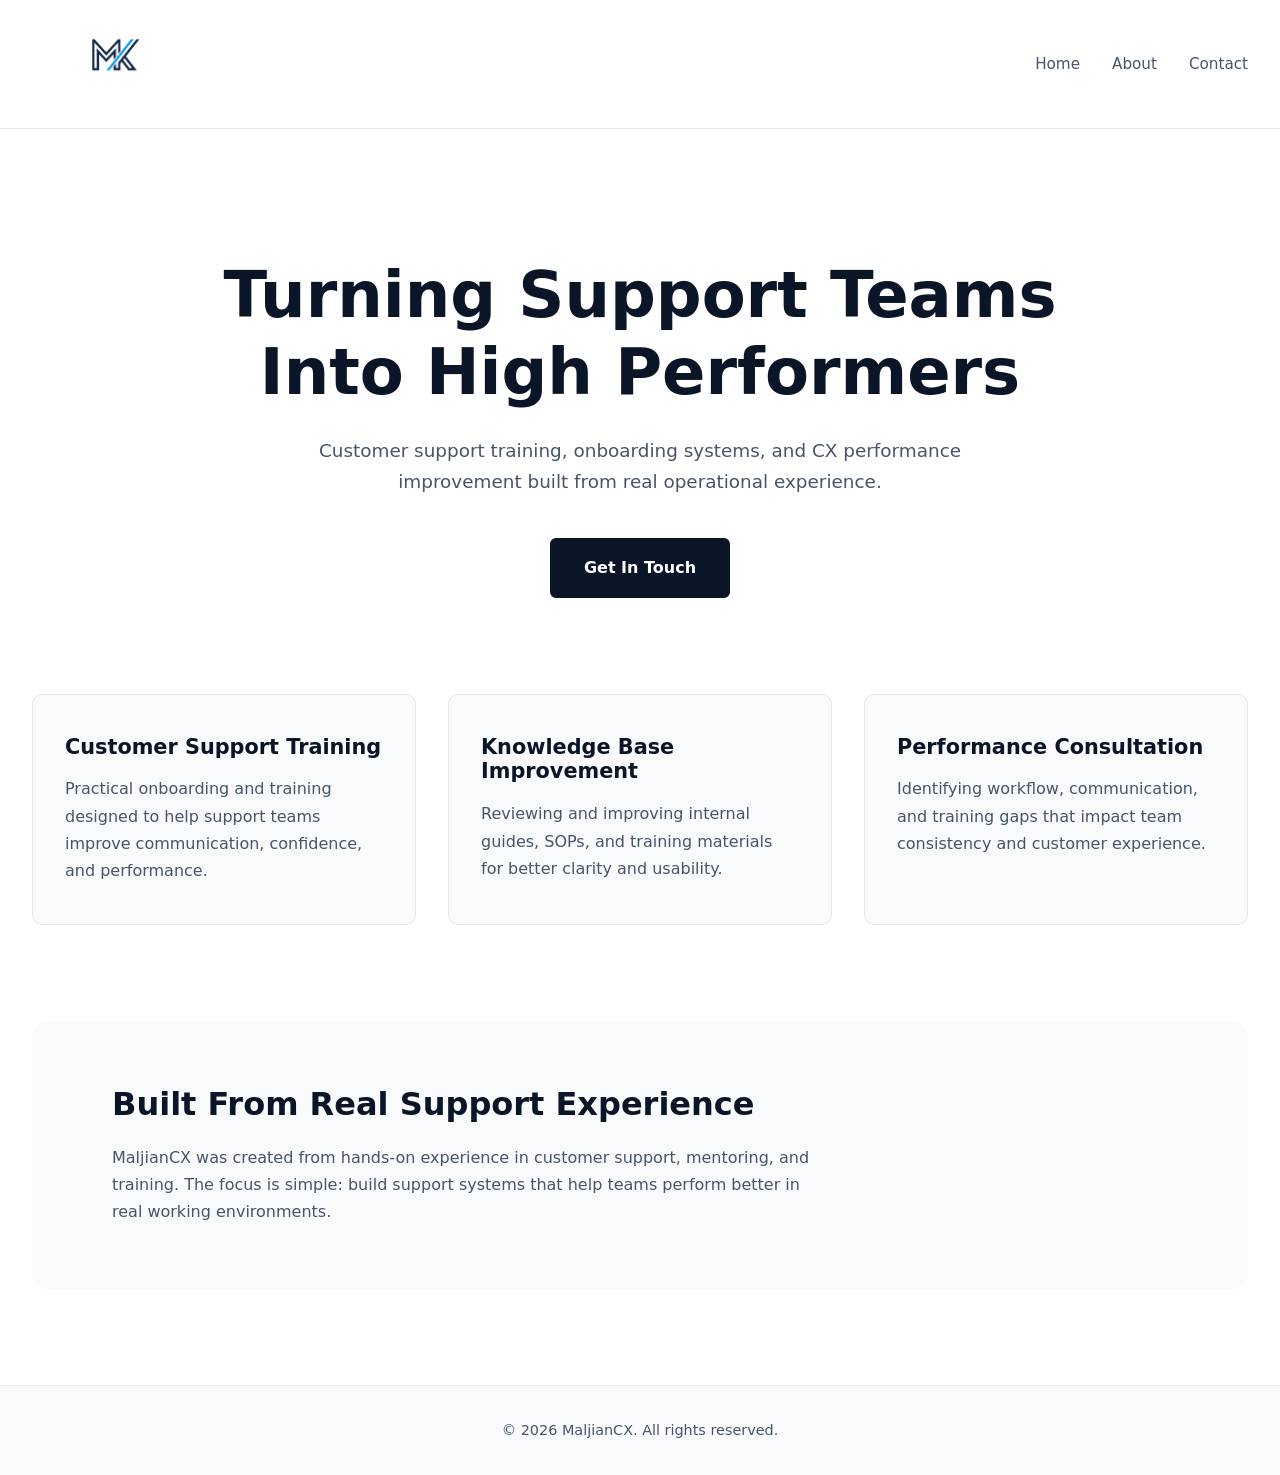
==== index.html @ f3608c0c "Initial site launch this is the first upload to the website no js used yet more coming in later vers" ====
<!DOCTYPE html>
<html lang="en">
<head>
    <meta charset="UTF-8">
    <meta name="viewport" content="width=device-width, initial-scale=1.0">
    <meta name="description" content="Customer support training, onboarding systems, and CX performance improvement built from real operational experience.">
    <link rel="icon" type="image/png" href="assets/logo.png">
    <title>MaljianCX</title>
    <link rel="stylesheet" href="css/style.css">
</head>
<body>
    <header>
        <div class="container">
            <nav>
                <a href="/" class="logo">
                    <img src="assets/logo.png" alt="MaljianCX">
                </a>
                <ul>
                    <li><a href="/">Home</a></li>
                    <li><a href="about.html">About</a></li>
                    <li><a href="contact.html">Contact</a></li>
                </ul>
            </nav>
        </div>
    </header>

    <main>
        <div class="container">

            <section class="hero">
                <h1>Turning Support Teams Into High Performers</h1>

                <p>
                    Customer support training, onboarding systems, and CX performance 
                    improvement built from real operational experience.
                </p>

                <a href="contact.html" class="btn">Get In Touch</a>
            </section>

            <section class="features">

                <div class="feature-card">
                    <h3>Customer Support Training</h3>

                    <p>
                        Practical onboarding and training designed to help support 
                        teams improve communication, confidence, and performance.
                    </p>
                </div>

                <div class="feature-card">
                    <h3>Knowledge Base Improvement</h3>

                    <p>
                        Reviewing and improving internal guides, SOPs, and training 
                        materials for better clarity and usability.
                    </p>
                </div>

                <div class="feature-card">
                    <h3>Performance Consultation</h3>

                    <p>
                        Identifying workflow, communication, and training gaps that 
                        impact team consistency and customer experience.
                    </p>
                </div>

            </section>

            <!-- Optional About Preview Section -->
            <section class="about-preview">
                <div class="container">
                <h2>Built From Real Support Experience</h2>

                <p>
                    MaljianCX was created from hands-on experience in customer support, 
                    mentoring, and training. The focus is simple: build support systems 
                    that help teams perform better in real working environments.
                </p>
                </div>
            </section>
        </div>
    </main>

    <footer>
        <div class="container">
            <p>&copy; 2026 MaljianCX. All rights reserved.</p>
        </div>
    </footer>
</body>
</html>
---- css/style.css ----
* {
    margin: 0;
    padding: 0;
    box-sizing: border-box;
}


/* =========================================================
   COLOR SYSTEM
========================================================= */

:root {

    /* Core */
    --white: #ffffff;
    --off-white: #f8fafc;

    /* Brand */
    --navy-deep: #0a1628;
    --navy-light: #112240;

    /* Text */
    --text-primary: #0a1628;
    --text-muted: #475569;

    /* Borders */
    --border: #e2e8f0;

    /* Shadows */
    --shadow-soft: 0 8px 24px rgba(10, 22, 40, 0.08);

    /* Radius */
    --radius-sm: 6px;
    --radius-md: 10px;
    --radius-lg: 16px;

    /* Layout */
    --container-width: 1400px;
}


/* =========================================================
   BASE
========================================================= */

html {
    font-size: 16px;
    scroll-behavior: smooth;
}

body {
    font-family: 'Segoe UI', system-ui, -apple-system, sans-serif;
    background-color: var(--white);
    color: var(--text-primary);
    line-height: 1.7;

    min-height: 100vh;
    display: flex;
    flex-direction: column;
}

img {
    max-width: 100%;
    display: block;
}

a {
    text-decoration: none;
}

.container {
    width: 100%;
    max-width: var(--container-width);
    margin: 0 auto;
    padding: 0 2rem;
}


/* =========================================================
   TYPOGRAPHY
========================================================= */

h1,
h2,
h3 {
    color: var(--navy-deep);
    font-weight: 700;
    line-height: 1.2;
}

p {
    color: var(--text-muted);
}


/* =========================================================
   HEADER / NAVIGATION
========================================================= */

header {
    position: sticky;
    top: 0;
    z-index: 100;

    background-color: rgba(255, 255, 255, 0.95);
    backdrop-filter: blur(10px);

    border-bottom: 1px solid var(--border);
}

nav {
    display: flex;
    justify-content: space-between;
    align-items: center;

    padding: 1.2rem 0;
}

.logo img {
    height: 90px;
    width: auto;
    mix-blend-mode: multiply;
}

nav ul {
    display: flex;
    align-items: center;
    gap: 2rem;

    list-style: none;
}

nav ul li a {
    color: var(--text-muted);
    font-size: 0.95rem;
    transition: color 0.2s ease;
}

nav ul li a:hover {
    color: var(--navy-deep);
}


/* =========================================================
   HERO SECTION
========================================================= */

.hero {
    padding: 8rem 0 6rem;
    text-align: center;
}

.hero h1 {
    font-size: clamp(2.2rem, 5vw, 4rem);
    max-width: 900px;
    margin: 0 auto 1.5rem;
}

.hero p {
    max-width: 700px;
    margin: 0 auto 2.5rem;

    font-size: 1.15rem;
}


/* =========================================================
   BUTTONS
========================================================= */

.btn {
    display: inline-block;

    background-color: var(--navy-deep);
    color: var(--white);

    border: 2px solid var(--navy-deep);
    border-radius: var(--radius-sm);

    padding: 0.9rem 2rem;

    font-size: 1rem;
    font-weight: 600;

    transition:
        background-color 0.25s ease,
        border-color 0.25s ease,
        transform 0.2s ease;
}

.btn:hover {
    background-color: var(--navy-light);
    border-color: var(--navy-light);

    transform: translateY(-2px);
}

.btn-large {
    padding: 1rem 2.5rem;
    font-size: 1.05rem;
}


/* =========================================================
   FEATURES
========================================================= */

.features {
    display: grid;
    grid-template-columns: repeat(auto-fit, minmax(300px, 1fr));

    gap: 2rem;

    margin-bottom: 6rem;
}

.feature-card {
    background-color: var(--off-white);

    padding: 2.5rem 2rem;

    border: 1px solid var(--border);
    border-radius: var(--radius-md);

    transition:
        transform 0.2s ease,
        border-color 0.2s ease,
        box-shadow 0.2s ease;
}

.feature-card:hover {
    transform: translateY(-5px);

    border-color: var(--navy-deep);

    box-shadow: var(--shadow-soft);
}

.feature-card h3 {
    margin-bottom: 1rem;
    font-size: 1.3rem;
}

.feature-card p {
    line-height: 1.7;
}


/* =========================================================
   ABOUT PREVIEW
========================================================= */

.about-preview {
    margin-bottom: 6rem;

    padding: 4rem 3rem;

    background-color: var(--off-white);

    border-radius: var(--radius-lg);
}

.about-preview h2 {
    margin-bottom: 1.25rem;
    font-size: 2rem;
}

.about-preview p {
    max-width: 700px;
}


/* =========================================================
   PAGE HEADER
========================================================= */

.page-header {
    padding: 5rem 0 2rem;
}

.page-header h1 {
    font-size: clamp(2rem, 4vw, 3rem);
}


/* =========================================================
   CONTENT SECTIONS
========================================================= */

.content {
    max-width: 850px;
    margin: 0 auto;

    padding-bottom: 5rem;
}

.content h2 {
    margin-top: 3rem;
    margin-bottom: 1rem;

    font-size: 1.8rem;
}

.content h2:first-child {
    margin-top: 0;
}

.content p {
    margin-bottom: 1.5rem;
    font-size: 1.05rem;
}


/* =========================================================
   CONTACT PAGE
========================================================= */

.contact-content {
    text-align: center;
    padding-top: 2rem;
}

.contact-content .btn {
    margin: 2rem 0;
}

.response-note {
    font-size: 0.95rem;
    color: var(--text-muted);
}


/* =========================================================
   ABOUT PAGE
========================================================= */

.about-cta {
    margin-top: 3rem;
}


/* =========================================================
   FOOTER
========================================================= */

footer {
    margin-top: auto;

    background-color: var(--off-white);

    border-top: 1px solid var(--border);

    text-align: center;

    padding: 2rem;

    font-size: 0.9rem;
    color: var(--text-muted);
}


/* =========================================================
   TABLET
========================================================= */

@media (max-width: 768px) {

    html {
        font-size: 15px;
    }

    .container {
        padding: 0 1.5rem;
    }

    nav {
        padding: 1rem 0;
    }

    nav ul {
        gap: 1.25rem;
    }

    .hero {
        padding: 5rem 0 4rem;
    }

    .features {
        grid-template-columns: repeat(auto-fit, minmax(240px, 1fr));
        gap: 1.5rem;
    }

    .feature-card {
        padding: 2rem 1.5rem;
    }

    .about-preview {
        padding: 3rem 2rem;
    }

    .page-header {
        padding: 4rem 0 2rem;
    }
}


/* =========================================================
   MOBILE
========================================================= */

@media (max-width: 480px) {

    html {
        font-size: 14px;
    }

    .container {
        padding: 0 1.25rem;
    }

    nav {
        flex-direction: column;
        gap: 1rem;
    }

    nav ul {
        flex-wrap: wrap;
        justify-content: center;

        gap: 1rem;
    }

    .logo img {
        height: 75px;
    }

    .hero {
        padding: 4rem 0 3rem;
    }

    .hero p {
        font-size: 1rem;
    }

    .btn {
        width: 100%;
        text-align: center;
    }

    .features {
        grid-template-columns: 1fr;

        gap: 1rem;

        margin-bottom: 4rem;
    }

    .feature-card {
        padding: 1.75rem 1.5rem;
    }

    .about-preview {
        padding: 2rem 1.5rem;
    }

    .content h2 {
        font-size: 1.5rem;
    }

    footer {
        padding: 1.5rem;
    }
}


/* =========================================================
   LARGE SCREENS
========================================================= */

@media (min-width: 1800px) {

    html {
        font-size: 18px;
    }

    .features {
        grid-template-columns: repeat(3, 1fr);
    }
}
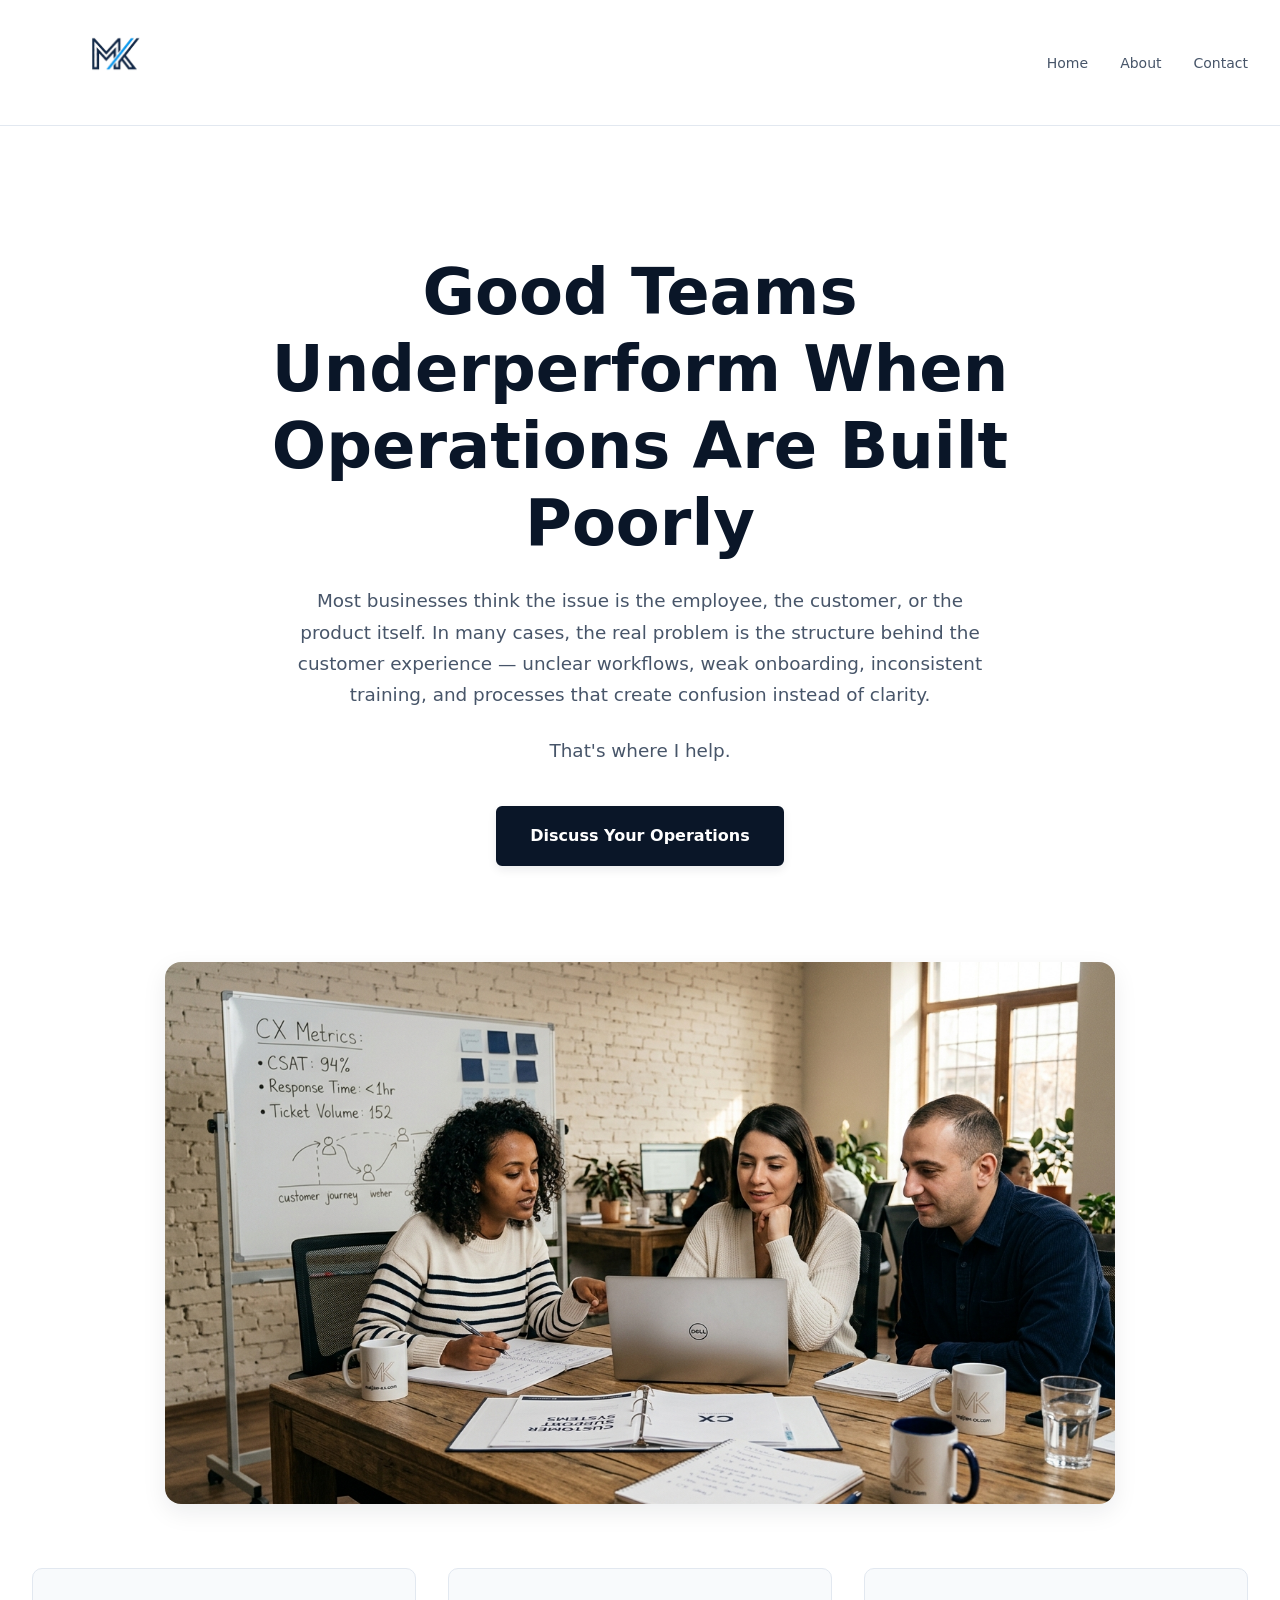
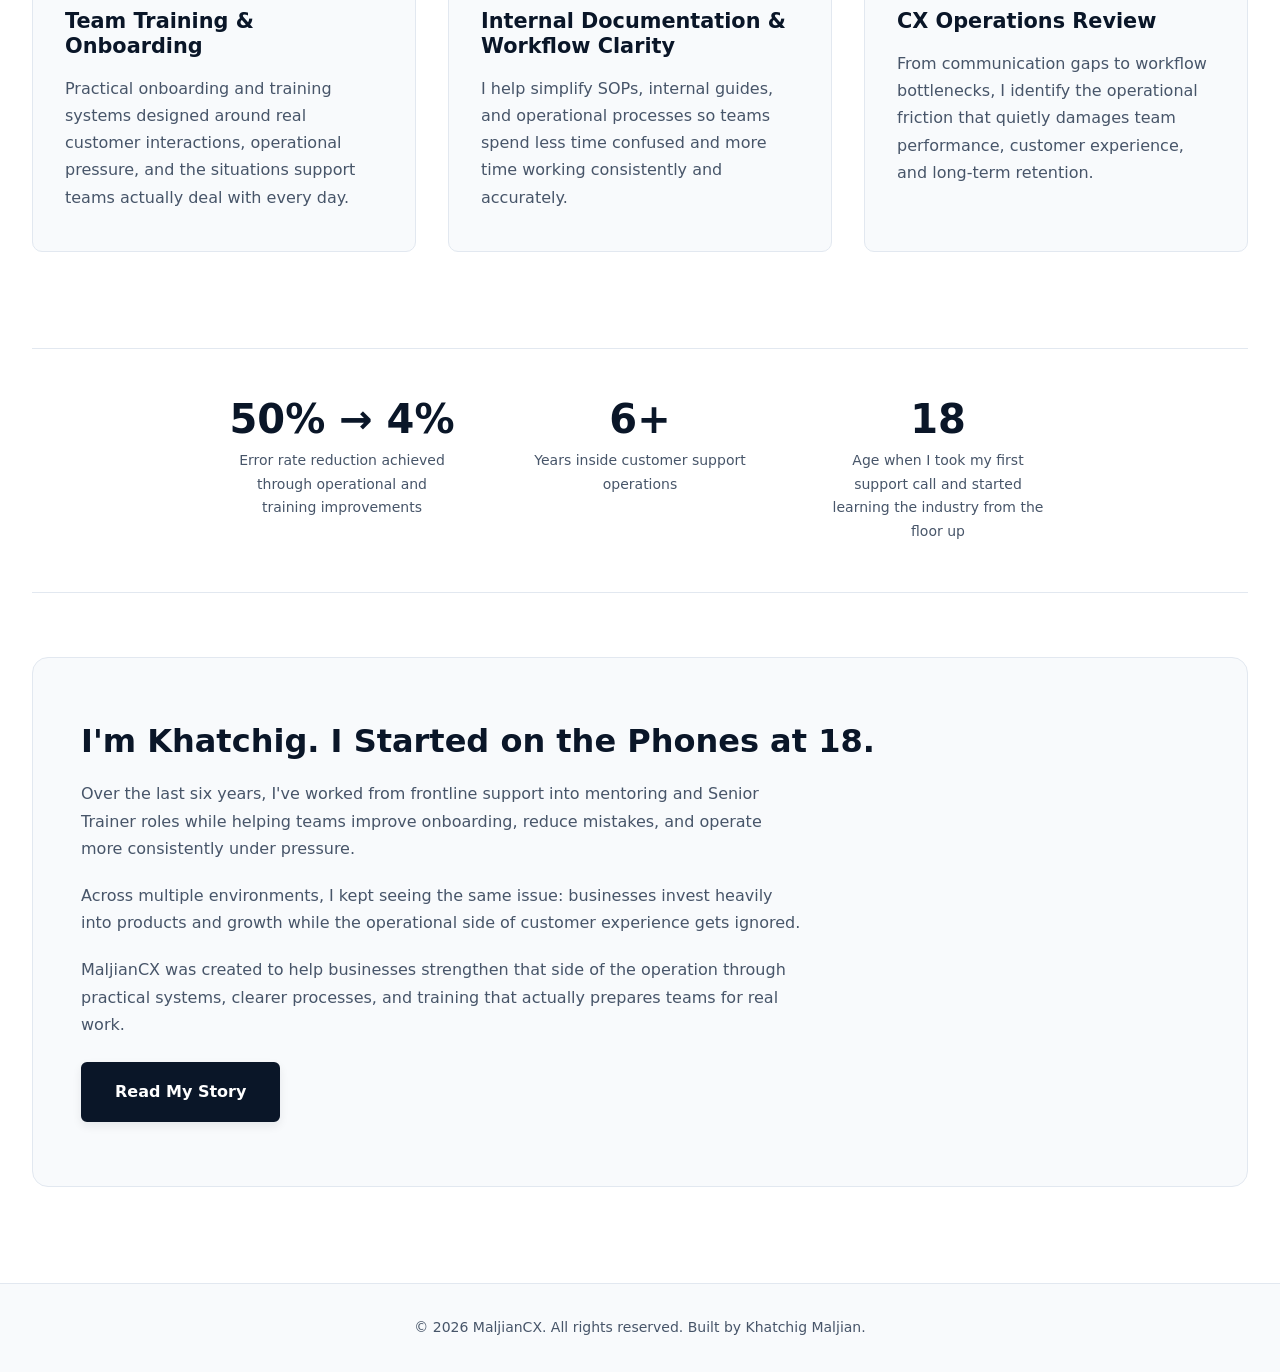
==== commit bff04d7f: "a full redeign to the page texts and styles have been changed to sound more porffectional" ====
--- a/index.html
+++ b/index.html
@@ -3,91 +3,205 @@
 <head>
     <meta charset="UTF-8">
     <meta name="viewport" content="width=device-width, initial-scale=1.0">
-    <meta name="description" content="Customer support training, onboarding systems, and CX performance improvement built from real operational experience.">
+
+    <meta name="description" content="MaljianCX helps businesses improve customer experience operations, onboarding, workflows, and support performance through practical systems built from real frontline experience.">
+
+    <meta property="og:title" content="MaljianCX — CX Operations & Training">
+    <meta property="og:description" content="Built from real support floor experience — helping businesses improve onboarding, training systems, workflows, and customer experience operations.">
+    <meta property="og:type" content="website">
+
     <link rel="icon" type="image/png" href="assets/logo.png">
-    <title>MaljianCX</title>
+
+    <title>MaljianCX — Turning Support Teams Into High Performers</title>
+
     <link rel="stylesheet" href="css/style.css">
 </head>
 <body>
-    <header>
+
+    <header class="site-header">
+
         <div class="container">
-            <nav>
-                <a href="/" class="logo">
-                    <img src="assets/logo.png" alt="MaljianCX">
+
+            <nav class="site-nav">
+
+                <a href="/" class="site-logo">
+                    <img src="assets/logo.png" alt="MaljianCX" loading="lazy">
                 </a>
-                <ul>
+
+                <ul class="nav-links">
                     <li><a href="/">Home</a></li>
                     <li><a href="about.html">About</a></li>
                     <li><a href="contact.html">Contact</a></li>
                 </ul>
+
             </nav>
+
         </div>
+
     </header>
 
     <main>
+
         <div class="container">
 
+            <!-- HERO -->
+
             <section class="hero">
-                <h1>Turning Support Teams Into High Performers</h1>
-
-                <p>
-                    Customer support training, onboarding systems, and CX performance 
-                    improvement built from real operational experience.
-                </p>
-
-                <a href="contact.html" class="btn">Get In Touch</a>
-            </section>
-
-            <section class="features">
-
-                <div class="feature-card">
-                    <h3>Customer Support Training</h3>
-
-                    <p>
-                        Practical onboarding and training designed to help support 
-                        teams improve communication, confidence, and performance.
-                    </p>
-                </div>
-
-                <div class="feature-card">
-                    <h3>Knowledge Base Improvement</h3>
-
-                    <p>
-                        Reviewing and improving internal guides, SOPs, and training 
-                        materials for better clarity and usability.
-                    </p>
-                </div>
-
-                <div class="feature-card">
-                    <h3>Performance Consultation</h3>
-
-                    <p>
-                        Identifying workflow, communication, and training gaps that 
-                        impact team consistency and customer experience.
-                    </p>
-                </div>
-
-            </section>
-
-            <!-- Optional About Preview Section -->
-            <section class="about-preview">
-                <div class="container">
-                <h2>Built From Real Support Experience</h2>
-
-                <p>
-                    MaljianCX was created from hands-on experience in customer support, 
-                    mentoring, and training. The focus is simple: build support systems 
-                    that help teams perform better in real working environments.
-                </p>
-                </div>
-            </section>
+
+                <h1 class="hero__title">
+                    Good Teams Underperform When Operations Are Built Poorly
+                </h1>
+
+                <p class="hero__subtitle">
+                    Most businesses think the issue is the employee, the customer,
+                    or the product itself. In many cases, the real problem is the
+                    structure behind the customer experience — unclear workflows,
+                    weak onboarding, inconsistent training, and processes that
+                    create confusion instead of clarity.
+                </p>
+
+                <p class="hero__subtitle">
+                    That's where I help.
+                </p>
+
+                <a href="contact.html" class="btn">
+                    Discuss Your Operations
+                </a>
+
+            </section>
+
+            <!-- HERO IMAGE -->
+
+            <section class="hero__image-wrapper">
+
+                <img
+                    src="assets/hero-image.png"
+                    alt="Support team collaborating around a desk with training materials and performance metrics"
+                    class="hero__image"
+                    loading="lazy"
+                >
+
+            </section>
+
+            <!-- SERVICES -->
+
+            <section class="card-grid">
+
+                <div class="card">
+
+                    <h3 class="card__title">
+                        Team Training & Onboarding
+                    </h3>
+
+                    <p class="card__text">
+                        Practical onboarding and training systems designed around
+                        real customer interactions, operational pressure, and the
+                        situations support teams actually deal with every day.
+                    </p>
+
+                </div>
+
+                <div class="card">
+
+                    <h3 class="card__title">
+                        Internal Documentation & Workflow Clarity
+                    </h3>
+
+                    <p class="card__text">
+                        I help simplify SOPs, internal guides, and operational
+                        processes so teams spend less time confused and more time
+                        working consistently and accurately.
+                    </p>
+
+                </div>
+
+                <div class="card">
+
+                    <h3 class="card__title">
+                        CX Operations Review
+                    </h3>
+
+                    <p class="card__text">
+                        From communication gaps to workflow bottlenecks, I identify
+                        the operational friction that quietly damages team
+                        performance, customer experience, and long-term retention.
+                    </p>
+
+                </div>
+
+            </section>
+
+            <!-- METRICS -->
+
+            <section class="metric-row">
+
+                <div class="metric">
+                    <span class="metric__number">50% → 4%</span>
+                    <p class="metric__label">
+                        Error rate reduction achieved through operational and training improvements
+                    </p>
+                </div>
+
+                <div class="metric">
+                    <span class="metric__number">6+</span>
+                    <p class="metric__label">
+                        Years inside customer support operations
+                    </p>
+                </div>
+
+                <div class="metric">
+                    <span class="metric__number">18</span>
+                    <p class="metric__label">
+                        Age when I took my first support call and started learning the industry from the floor up
+                    </p>
+                </div>
+
+            </section>
+
+            <!-- ABOUT PREVIEW -->
+
+            <section class="callout">
+
+                <h2 class="callout__title">
+                    I'm Khatchig. I Started on the Phones at 18.
+                </h2>
+
+                <p class="callout__text">
+                    Over the last six years, I've worked from frontline support
+                    into mentoring and Senior Trainer roles while helping teams
+                    improve onboarding, reduce mistakes, and operate more
+                    consistently under pressure.
+                </p>
+
+                <p class="callout__text">
+                    Across multiple environments, I kept seeing the same issue:
+                    businesses invest heavily into products and growth while the
+                    operational side of customer experience gets ignored.
+                </p>
+
+                <p class="callout__text">
+                    MaljianCX was created to help businesses strengthen that side
+                    of the operation through practical systems, clearer processes,
+                    and training that actually prepares teams for real work.
+                </p>
+
+                <a href="about.html" class="btn" style="margin-top: 1.5rem;">
+                    Read My Story
+                </a>
+
+            </section>
+
         </div>
+
     </main>
 
-    <footer>
+    <footer class="site-footer">
+
         <div class="container">
-            <p>&copy; 2026 MaljianCX. All rights reserved.</p>
+            <p>&copy; 2026 MaljianCX. All rights reserved. Built by Khatchig Maljian.</p>
         </div>
+
     </footer>
+
 </body>
 </html>
--- a/css/style.css
+++ b/css/style.css
@@ -1,46 +1,111 @@
-* {
+/* =========================================================
+   MALJIANCX — MASTER STYLESHEET
+   Structure:
+   Reset → Tokens → Base → Layout → Components →
+   Sections → Utilities → Responsive
+========================================================= */
+
+/* =========================================================
+   1. RESET
+========================================================= */
+
+*,
+*::before,
+*::after {
     margin: 0;
     padding: 0;
     box-sizing: border-box;
 }
 
-
-/* =========================================================
-   COLOR SYSTEM
+/* =========================================================
+   2. DESIGN TOKENS
 ========================================================= */
 
 :root {
 
-    /* Core */
+    /* ===============================
+       COLORS
+    =============================== */
+
     --white: #ffffff;
     --off-white: #f8fafc;
 
-    /* Brand */
     --navy-deep: #0a1628;
     --navy-light: #112240;
 
-    /* Text */
     --text-primary: #0a1628;
     --text-muted: #475569;
 
-    /* Borders */
     --border: #e2e8f0;
 
-    /* Shadows */
+    /* ===============================
+       SHADOWS
+    =============================== */
+
     --shadow-soft: 0 8px 24px rgba(10, 22, 40, 0.08);
-
-    /* Radius */
+    --shadow-card: 0 4px 12px rgba(10, 22, 40, 0.06);
+    --shadow-button: 0 4px 10px rgba(10, 22, 40, 0.08);
+
+    /* ===============================
+       RADIUS
+    =============================== */
+
     --radius-sm: 6px;
     --radius-md: 10px;
     --radius-lg: 16px;
 
-    /* Layout */
-    --container-width: 1400px;
-}
-
-
-/* =========================================================
-   BASE
+    /* ===============================
+       SPACING
+    =============================== */
+
+    --space-xs: 0.5rem;
+    --space-sm: 1rem;
+    --space-md: 2rem;
+    --space-lg: 3rem;
+    --space-xl: 4rem;
+    --space-2xl: 6rem;
+    --space-3xl: 8rem;
+
+    /* ===============================
+       TYPOGRAPHY
+    =============================== */
+
+    --text-sm: 0.875rem;
+    --text-base: 1rem;
+    --text-md: 1.05rem;
+    --text-lg: 1.15rem;
+    --text-xl: 1.3rem;
+    --text-2xl: 1.8rem;
+    --text-3xl: 2rem;
+
+    --text-4xl: clamp(2rem, 4vw, 3rem);
+    --text-5xl: clamp(2.4rem, 5vw, 4.2rem);
+
+    /* ===============================
+       LAYOUT
+    =============================== */
+
+    --container-max: 1400px;
+    --content-max: 850px;
+    --hero-content-max: 950px;
+
+    /* ===============================
+       TRANSITIONS
+    =============================== */
+
+    --transition-fast: 0.2s ease;
+    --transition-smooth: 0.25s ease;
+
+    /* ===============================
+       HEADER
+    =============================== */
+
+    --header-logo-height: 90px;
+    --header-logo-height-mobile: 72px;
+}
+
+/* =========================================================
+   3. BASE ELEMENTS
 ========================================================= */
 
 html {
@@ -49,123 +114,140 @@
 }
 
 body {
-    font-family: 'Segoe UI', system-ui, -apple-system, sans-serif;
+    font-family: "Segoe UI", system-ui, -apple-system, sans-serif;
     background-color: var(--white);
     color: var(--text-primary);
+
     line-height: 1.7;
 
     min-height: 100vh;
+
     display: flex;
     flex-direction: column;
+
+    -webkit-font-smoothing: antialiased;
+    -moz-osx-font-smoothing: grayscale;
 }
 
 img {
+    display: block;
     max-width: 100%;
-    display: block;
+    height: auto;
 }
 
 a {
+    color: inherit;
     text-decoration: none;
 }
+
+button,
+input,
+textarea {
+    font: inherit;
+}
+
+/* =========================================================
+   4. ACCESSIBILITY
+========================================================= */
+
+a:focus-visible,
+button:focus-visible,
+.btn:focus-visible {
+    outline: 3px solid rgba(17, 34, 64, 0.25);
+    outline-offset: 3px;
+}
+
+/* =========================================================
+   5. TYPOGRAPHY
+========================================================= */
+
+h1,
+h2,
+h3,
+h4 {
+    color: var(--navy-deep);
+    line-height: 1.2;
+    font-weight: 700;
+}
+
+p {
+    color: var(--text-muted);
+}
+
+/* =========================================================
+   6. LAYOUT
+========================================================= */
 
 .container {
     width: 100%;
-    max-width: var(--container-width);
+    max-width: var(--container-max);
+
     margin: 0 auto;
-    padding: 0 2rem;
-}
-
-
-/* =========================================================
-   TYPOGRAPHY
-========================================================= */
-
-h1,
-h2,
-h3 {
-    color: var(--navy-deep);
-    font-weight: 700;
-    line-height: 1.2;
-}
-
-p {
-    color: var(--text-muted);
-}
-
-
-/* =========================================================
-   HEADER / NAVIGATION
-========================================================= */
-
-header {
+    padding: 0 var(--space-md);
+}
+
+.content {
+    width: 100%;
+    max-width: var(--content-max);
+
+    margin: 0 auto;
+    padding-bottom: var(--space-xl);
+}
+
+/* =========================================================
+   7. HEADER / NAVIGATION
+========================================================= */
+
+.site-header {
     position: sticky;
     top: 0;
     z-index: 100;
 
     background-color: rgba(255, 255, 255, 0.95);
+
     backdrop-filter: blur(10px);
+    -webkit-backdrop-filter: blur(10px);
 
     border-bottom: 1px solid var(--border);
 }
 
-nav {
-    display: flex;
-    justify-content: space-between;
-    align-items: center;
-
-    padding: 1.2rem 0;
-}
-
-.logo img {
-    height: 90px;
-    width: auto;
-    mix-blend-mode: multiply;
-}
-
-nav ul {
+.site-nav {
     display: flex;
     align-items: center;
-    gap: 2rem;
+    justify-content: space-between;
+
+    padding: 1.1rem 0;
+}
+
+.site-logo img {
+    width: auto;
+    height: var(--header-logo-height);
+}
+
+.nav-links {
+    display: flex;
+    align-items: center;
+    gap: var(--space-md);
 
     list-style: none;
 }
 
-nav ul li a {
+.nav-links a {
     color: var(--text-muted);
-    font-size: 0.95rem;
-    transition: color 0.2s ease;
-}
-
-nav ul li a:hover {
+
+    font-size: var(--text-sm);
+    font-weight: 500;
+
+    transition: color var(--transition-fast);
+}
+
+.nav-links a:hover,
+.nav-links a.active {
     color: var(--navy-deep);
 }
 
-
-/* =========================================================
-   HERO SECTION
-========================================================= */
-
-.hero {
-    padding: 8rem 0 6rem;
-    text-align: center;
-}
-
-.hero h1 {
-    font-size: clamp(2.2rem, 5vw, 4rem);
-    max-width: 900px;
-    margin: 0 auto 1.5rem;
-}
-
-.hero p {
-    max-width: 700px;
-    margin: 0 auto 2.5rem;
-
-    font-size: 1.15rem;
-}
-
-
-/* =========================================================
-   BUTTONS
+/* =========================================================
+   8. BUTTONS
 ========================================================= */
 
 .btn {
@@ -177,190 +259,299 @@
     border: 2px solid var(--navy-deep);
     border-radius: var(--radius-sm);
 
-    padding: 0.9rem 2rem;
-
-    font-size: 1rem;
+    padding: 0.9rem var(--space-md);
+
+    font-size: var(--text-base);
     font-weight: 600;
 
+    cursor: pointer;
+
+    box-shadow: var(--shadow-button);
+
     transition:
-        background-color 0.25s ease,
-        border-color 0.25s ease,
-        transform 0.2s ease;
-}
-
-.btn:hover {
-    background-color: var(--navy-light);
-    border-color: var(--navy-light);
-
-    transform: translateY(-2px);
-}
-
-.btn-large {
+        background-color var(--transition-smooth),
+        border-color var(--transition-smooth),
+        transform var(--transition-fast),
+        box-shadow var(--transition-fast);
+}
+
+.btn--large {
     padding: 1rem 2.5rem;
-    font-size: 1.05rem;
-}
-
-
-/* =========================================================
-   FEATURES
-========================================================= */
-
-.features {
+    font-size: var(--text-md);
+}
+
+@media (hover: hover) {
+
+    .btn:hover {
+        background-color: var(--navy-light);
+        border-color: var(--navy-light);
+
+        transform: translateY(-2px);
+    }
+}
+
+/* =========================================================
+   9. HERO
+========================================================= */
+
+.hero {
+    padding: var(--space-3xl) 0 var(--space-2xl);
+
+    text-align: center;
+}
+
+.hero__title {
+    max-width: var(--hero-content-max);
+
+    margin: 0 auto 1.5rem;
+
+    font-size: var(--text-5xl);
+}
+
+.hero__subtitle {
+    max-width: 720px;
+
+    margin: 0 auto 1.5rem;
+
+    font-size: var(--text-lg);
+}
+
+.hero .btn {
+    margin-top: 1rem;
+}
+
+.hero__image-wrapper {
+    padding-bottom: var(--space-xl);
+
+    text-align: center;
+}
+
+.hero__image {
+    width: 100%;
+    max-width: var(--hero-content-max);
+
+    margin: 0 auto;
+
+    border-radius: var(--radius-lg);
+
+    box-shadow: var(--shadow-soft);
+}
+
+/* =========================================================
+   10. CARD GRID
+========================================================= */
+
+.card-grid {
     display: grid;
+
     grid-template-columns: repeat(auto-fit, minmax(300px, 1fr));
 
-    gap: 2rem;
-
-    margin-bottom: 6rem;
-}
-
-.feature-card {
+    gap: var(--space-md);
+
+    margin-bottom: var(--space-2xl);
+}
+
+.card {
     background-color: var(--off-white);
 
-    padding: 2.5rem 2rem;
+    padding: 2.5rem var(--space-md);
 
     border: 1px solid var(--border);
     border-radius: var(--radius-md);
 
     transition:
-        transform 0.2s ease,
-        border-color 0.2s ease,
-        box-shadow 0.2s ease;
-}
-
-.feature-card:hover {
-    transform: translateY(-5px);
-
-    border-color: var(--navy-deep);
-
-    box-shadow: var(--shadow-soft);
-}
-
-.feature-card h3 {
-    margin-bottom: 1rem;
-    font-size: 1.3rem;
-}
-
-.feature-card p {
+        transform var(--transition-fast),
+        border-color var(--transition-fast),
+        box-shadow var(--transition-fast);
+}
+
+.card__title {
+    margin-bottom: var(--space-sm);
+
+    font-size: var(--text-xl);
+}
+
+.card__text {
     line-height: 1.7;
 }
 
-
-/* =========================================================
-   ABOUT PREVIEW
-========================================================= */
-
-.about-preview {
-    margin-bottom: 6rem;
-
-    padding: 4rem 3rem;
+@media (hover: hover) {
+
+    .card:hover {
+        transform: translateY(-5px);
+
+        box-shadow: var(--shadow-soft);
+
+        border-color: var(--navy-deep);
+    }
+}
+
+/* =========================================================
+   11. METRICS
+========================================================= */
+
+.metric-row {
+    display: flex;
+    flex-wrap: wrap;
+    justify-content: center;
+
+    gap: var(--space-lg);
+
+    padding: var(--space-lg) 0;
+    margin-bottom: var(--space-xl);
+
+    text-align: center;
+
+    border-top: 1px solid var(--border);
+    border-bottom: 1px solid var(--border);
+}
+
+.metric {
+    flex: 1 1 200px;
+    max-width: 250px;
+}
+
+.metric__number {
+    display: block;
+
+    margin-bottom: var(--space-xs);
+
+    color: var(--navy-deep);
+
+    font-size: 2.5rem;
+    font-weight: 700;
+    line-height: 1.1;
+}
+
+.metric__label {
+    max-width: 220px;
+
+    margin: 0 auto;
+
+    font-size: var(--text-sm);
+    color: var(--text-muted);
+}
+
+/* =========================================================
+   12. CALLOUT
+========================================================= */
+
+.callout {
+    margin-bottom: var(--space-2xl);
+
+    padding: var(--space-xl) var(--space-lg);
 
     background-color: var(--off-white);
 
+    border: 1px solid var(--border);
     border-radius: var(--radius-lg);
 }
 
-.about-preview h2 {
+.callout__title {
     margin-bottom: 1.25rem;
-    font-size: 2rem;
-}
-
-.about-preview p {
-    max-width: 700px;
-}
-
-
-/* =========================================================
-   PAGE HEADER
+
+    font-size: var(--text-3xl);
+}
+
+.callout__text {
+    max-width: 720px;
+    margin-bottom: 1.25rem;
+}
+
+.callout__text:last-of-type {
+    margin-bottom: 0;
+}
+
+/* =========================================================
+   13. PAGE HEADER
 ========================================================= */
 
 .page-header {
-    padding: 5rem 0 2rem;
+    padding: var(--space-xl) 0 var(--space-md);
 }
 
 .page-header h1 {
-    font-size: clamp(2rem, 4vw, 3rem);
-}
-
-
-/* =========================================================
-   CONTENT SECTIONS
-========================================================= */
-
-.content {
-    max-width: 850px;
-    margin: 0 auto;
-
-    padding-bottom: 5rem;
-}
-
-.content h2 {
-    margin-top: 3rem;
-    margin-bottom: 1rem;
-
-    font-size: 1.8rem;
-}
-
-.content h2:first-child {
+    font-size: var(--text-4xl);
+}
+
+/* =========================================================
+   14. ABOUT PAGE
+========================================================= */
+
+.about-content h2 {
+    margin-top: var(--space-lg);
+    margin-bottom: var(--space-sm);
+
+    font-size: var(--text-2xl);
+}
+
+.about-content h2:first-child {
     margin-top: 0;
 }
 
-.content p {
+.about-content p {
     margin-bottom: 1.5rem;
-    font-size: 1.05rem;
-}
-
-
-/* =========================================================
-   CONTACT PAGE
+
+    font-size: var(--text-md);
+}
+
+.about-content .btn {
+    margin-top: var(--space-lg);
+}
+
+/* =========================================================
+   15. CONTACT PAGE
 ========================================================= */
 
 .contact-content {
+    padding-top: var(--space-md);
+
     text-align: center;
-    padding-top: 2rem;
 }
 
 .contact-content .btn {
-    margin: 2rem 0;
-}
-
-.response-note {
-    font-size: 0.95rem;
+    margin: var(--space-md) 0;
+}
+
+.contact-note {
+    font-size: var(--text-sm);
+}
+
+.linkedin-wrapper {
+    margin-top: var(--space-md);
+}
+
+.linkedin-link {
+    color: var(--navy-deep);
+
+    font-weight: 600;
+    text-decoration: underline;
+}
+
+/* =========================================================
+   16. FOOTER
+========================================================= */
+
+.site-footer {
+    margin-top: auto;
+
+    padding: var(--space-md);
+
+    background-color: var(--off-white);
+
+    border-top: 1px solid var(--border);
+
+    text-align: center;
+
+    font-size: var(--text-sm);
+}
+
+.site-footer p {
     color: var(--text-muted);
 }
 
-
-/* =========================================================
-   ABOUT PAGE
-========================================================= */
-
-.about-cta {
-    margin-top: 3rem;
-}
-
-
-/* =========================================================
-   FOOTER
-========================================================= */
-
-footer {
-    margin-top: auto;
-
-    background-color: var(--off-white);
-
-    border-top: 1px solid var(--border);
-
-    text-align: center;
-
-    padding: 2rem;
-
-    font-size: 0.9rem;
-    color: var(--text-muted);
-}
-
-
-/* =========================================================
-   TABLET
+/* =========================================================
+   17. RESPONSIVE — TABLET
 ========================================================= */
 
 @media (max-width: 768px) {
@@ -373,39 +564,47 @@
         padding: 0 1.5rem;
     }
 
-    nav {
-        padding: 1rem 0;
-    }
-
-    nav ul {
+    .site-nav {
+        padding: var(--space-sm) 0;
+    }
+
+    .nav-links {
         gap: 1.25rem;
     }
 
     .hero {
-        padding: 5rem 0 4rem;
-    }
-
-    .features {
+        padding: var(--space-xl) 0;
+    }
+
+    .card-grid {
         grid-template-columns: repeat(auto-fit, minmax(240px, 1fr));
+
         gap: 1.5rem;
     }
 
-    .feature-card {
-        padding: 2rem 1.5rem;
-    }
-
-    .about-preview {
-        padding: 3rem 2rem;
+    .card {
+        padding: var(--space-md) 1.5rem;
+    }
+
+    .callout {
+        padding: var(--space-lg) var(--space-md);
+    }
+
+    .metric-row {
+        gap: var(--space-md);
+    }
+
+    .metric__number {
+        font-size: var(--text-3xl);
     }
 
     .page-header {
-        padding: 4rem 0 2rem;
-    }
-}
-
-
-/* =========================================================
-   MOBILE
+        padding: var(--space-xl) 0 var(--space-md);
+    }
+}
+
+/* =========================================================
+   18. RESPONSIVE — MOBILE
 ========================================================= */
 
 @media (max-width: 480px) {
@@ -418,63 +617,75 @@
         padding: 0 1.25rem;
     }
 
-    nav {
+    .site-nav {
         flex-direction: column;
-        gap: 1rem;
-    }
-
-    nav ul {
+
+        gap: var(--space-sm);
+    }
+
+    .nav-links {
         flex-wrap: wrap;
         justify-content: center;
 
-        gap: 1rem;
-    }
-
-    .logo img {
-        height: 75px;
+        gap: var(--space-sm);
+    }
+
+    .site-logo img {
+        height: var(--header-logo-height-mobile);
     }
 
     .hero {
-        padding: 4rem 0 3rem;
-    }
-
-    .hero p {
-        font-size: 1rem;
+        padding: var(--space-xl) 0 var(--space-lg);
+    }
+
+    .hero__subtitle {
+        font-size: var(--text-base);
     }
 
     .btn {
         width: 100%;
+
         text-align: center;
     }
 
-    .features {
+    .card-grid {
         grid-template-columns: 1fr;
 
-        gap: 1rem;
-
-        margin-bottom: 4rem;
-    }
-
-    .feature-card {
+        gap: var(--space-sm);
+
+        margin-bottom: var(--space-xl);
+    }
+
+    .card {
         padding: 1.75rem 1.5rem;
     }
 
-    .about-preview {
-        padding: 2rem 1.5rem;
-    }
-
+    .callout {
+        padding: var(--space-md) 1.5rem;
+    }
+
+    .metric-row {
+        flex-direction: column;
+        align-items: center;
+
+        gap: var(--space-md);
+
+        padding: var(--space-md) 0;
+        margin-bottom: var(--space-lg);
+    }
+
+    .about-content h2,
     .content h2 {
         font-size: 1.5rem;
     }
 
-    footer {
+    .site-footer {
         padding: 1.5rem;
     }
 }
 
-
-/* =========================================================
-   LARGE SCREENS
+/* =========================================================
+   19. RESPONSIVE — LARGE SCREENS
 ========================================================= */
 
 @media (min-width: 1800px) {
@@ -483,7 +694,7 @@
         font-size: 18px;
     }
 
-    .features {
+    .card-grid {
         grid-template-columns: repeat(3, 1fr);
     }
 }
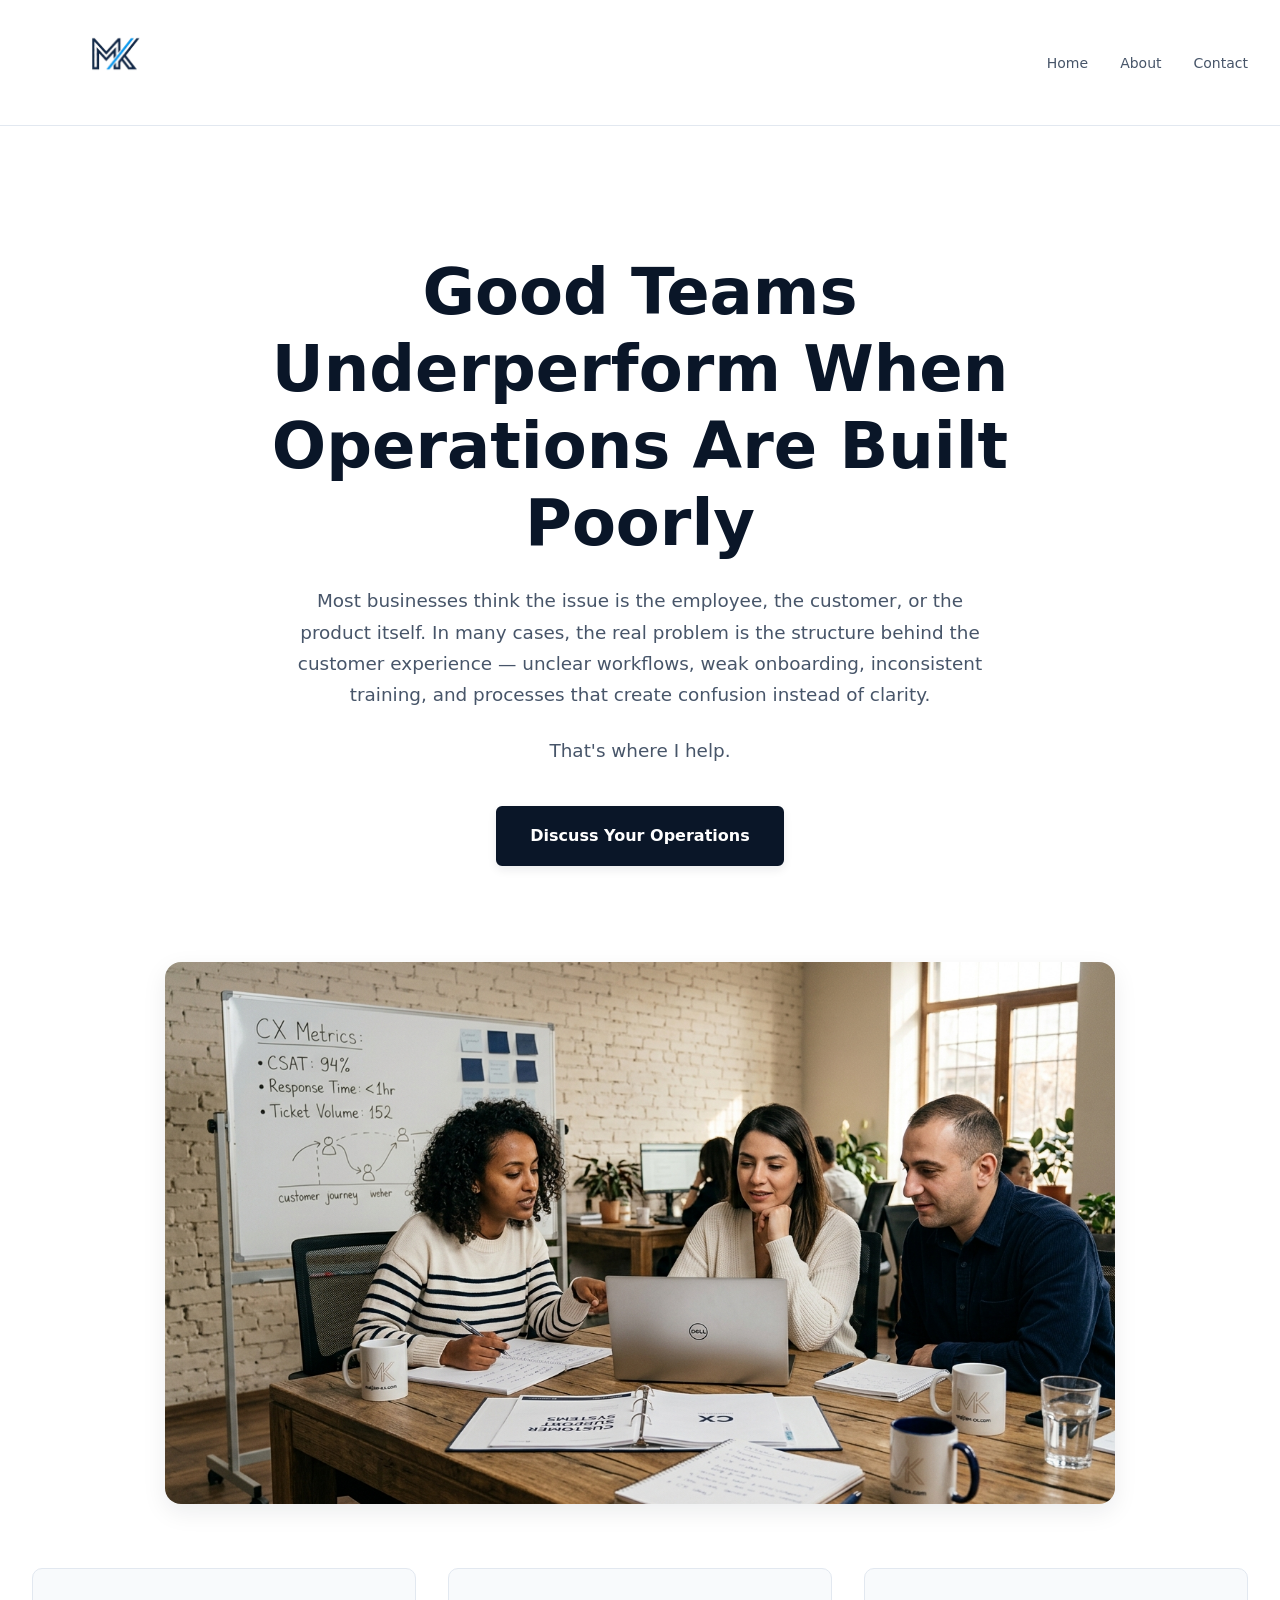
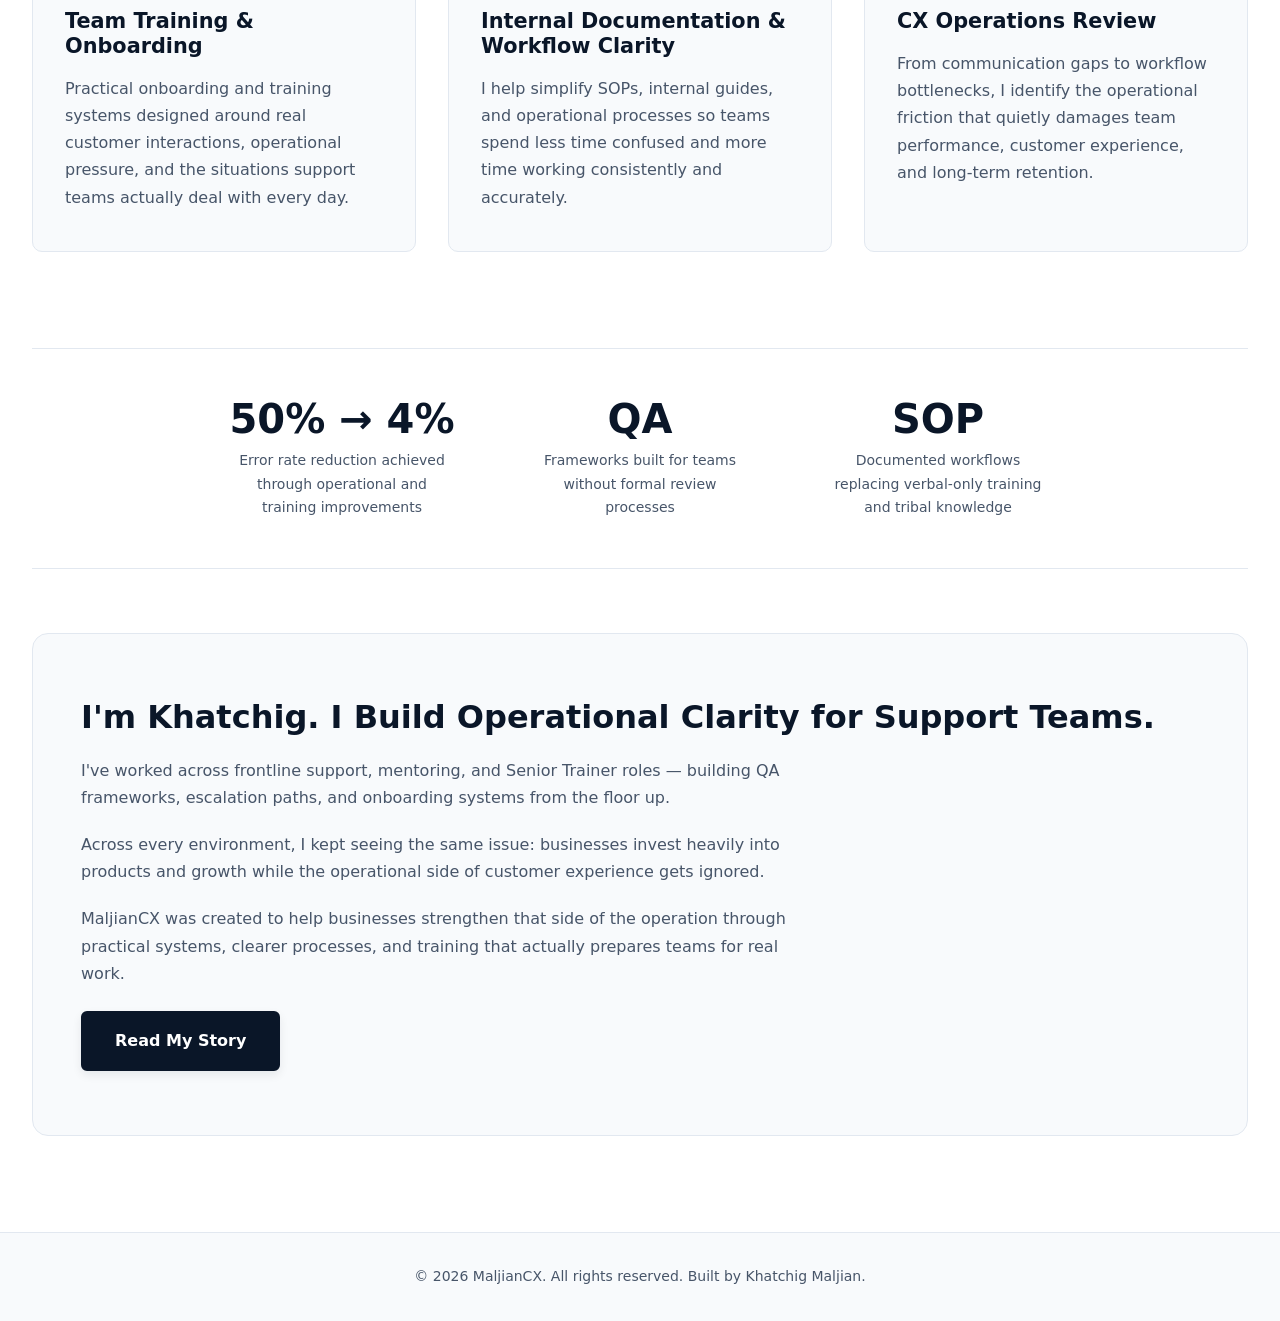
==== commit 88d78d99: "home page text rewrite fixed the metric section and made it more generatic and informationsal than j" ====
--- a/index.html
+++ b/index.html
@@ -131,7 +131,7 @@
 
             </section>
 
-            <!-- METRICS -->
+            <!-- METRICS — Operational Depth -->
 
             <section class="metric-row">
 
@@ -143,16 +143,16 @@
                 </div>
 
                 <div class="metric">
-                    <span class="metric__number">6+</span>
+                    <span class="metric__number">QA</span>
                     <p class="metric__label">
-                        Years inside customer support operations
+                        Frameworks built for teams without formal review processes
                     </p>
                 </div>
 
                 <div class="metric">
-                    <span class="metric__number">18</span>
+                    <span class="metric__number">SOP</span>
                     <p class="metric__label">
-                        Age when I took my first support call and started learning the industry from the floor up
+                        Documented workflows replacing verbal-only training and tribal knowledge
                     </p>
                 </div>
 
@@ -163,18 +163,17 @@
             <section class="callout">
 
                 <h2 class="callout__title">
-                    I'm Khatchig. I Started on the Phones at 18.
+                    I'm Khatchig. I Build Operational Clarity for Support Teams.
                 </h2>
 
                 <p class="callout__text">
-                    Over the last six years, I've worked from frontline support
-                    into mentoring and Senior Trainer roles while helping teams
-                    improve onboarding, reduce mistakes, and operate more
-                    consistently under pressure.
+                    I've worked across frontline support, mentoring, and Senior
+                    Trainer roles — building QA frameworks, escalation paths, and
+                    onboarding systems from the floor up.
                 </p>
 
                 <p class="callout__text">
-                    Across multiple environments, I kept seeing the same issue:
+                    Across every environment, I kept seeing the same issue:
                     businesses invest heavily into products and growth while the
                     operational side of customer experience gets ignored.
                 </p>
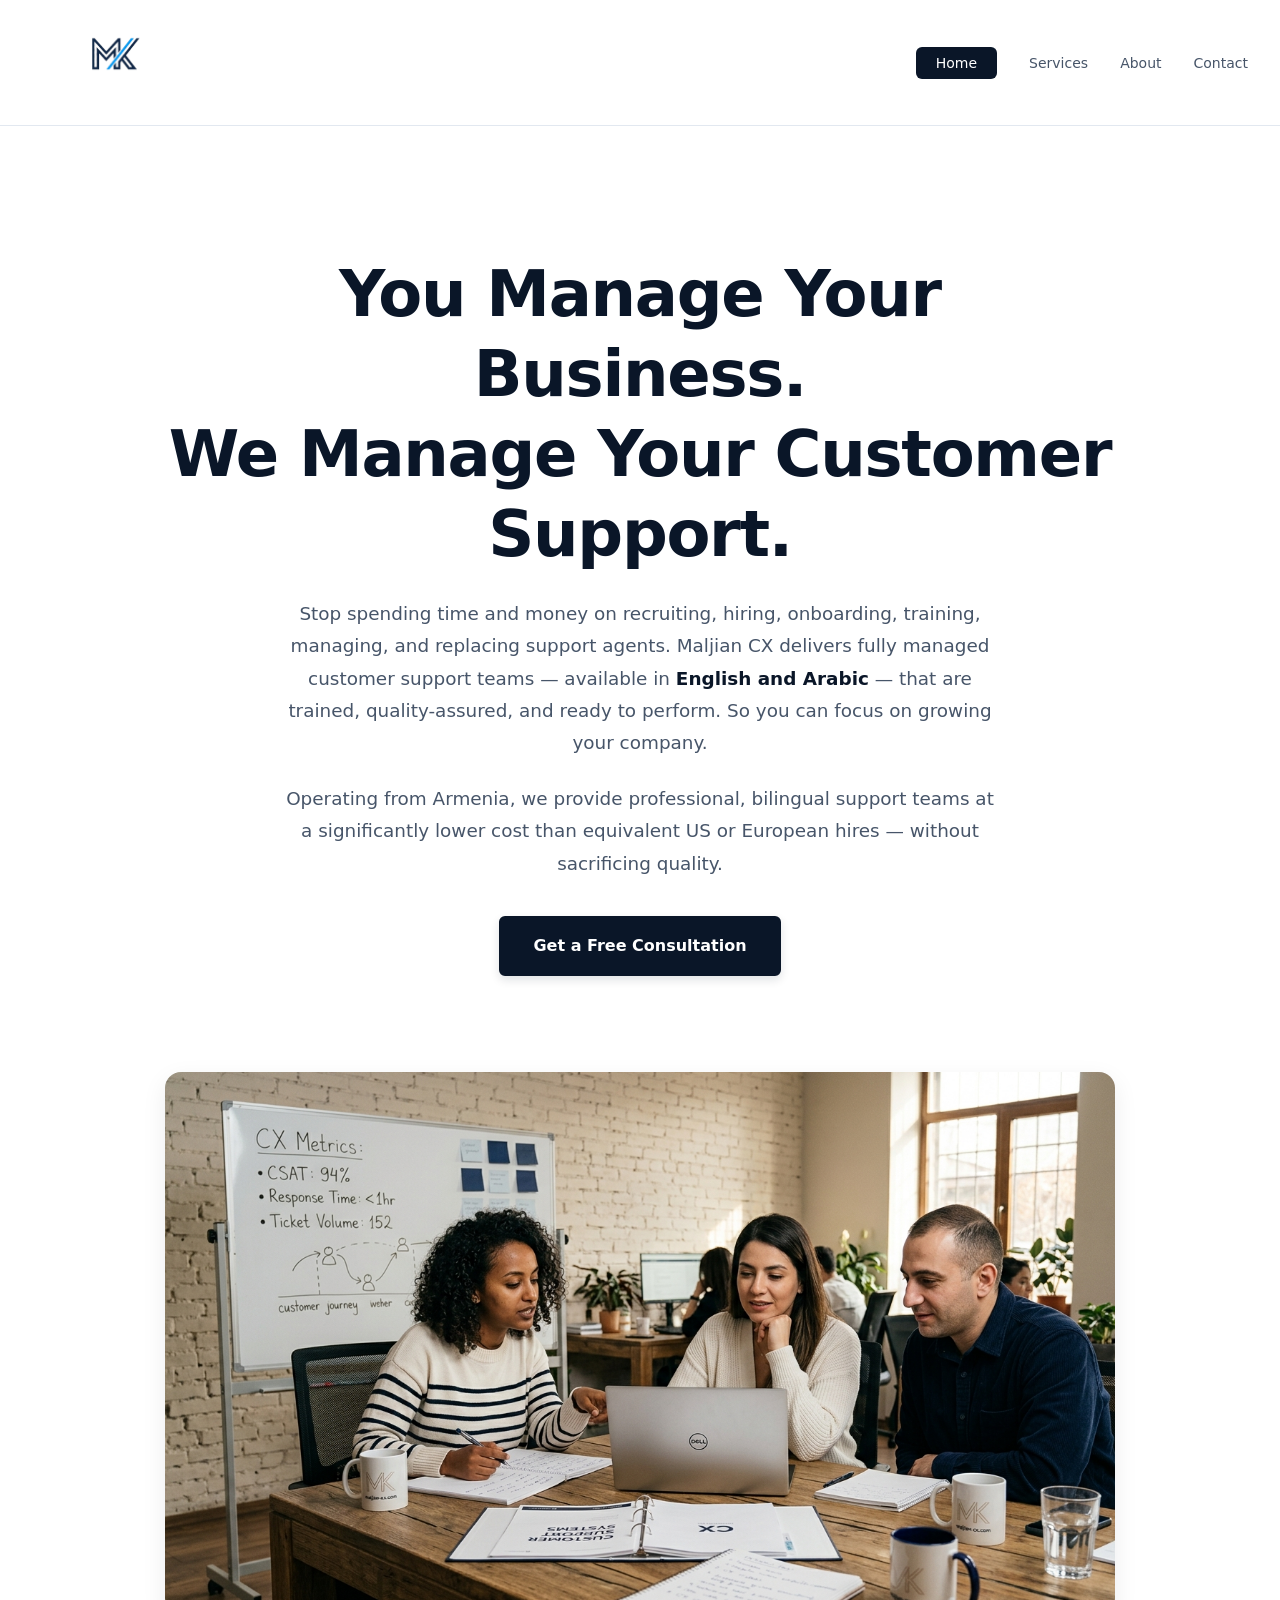
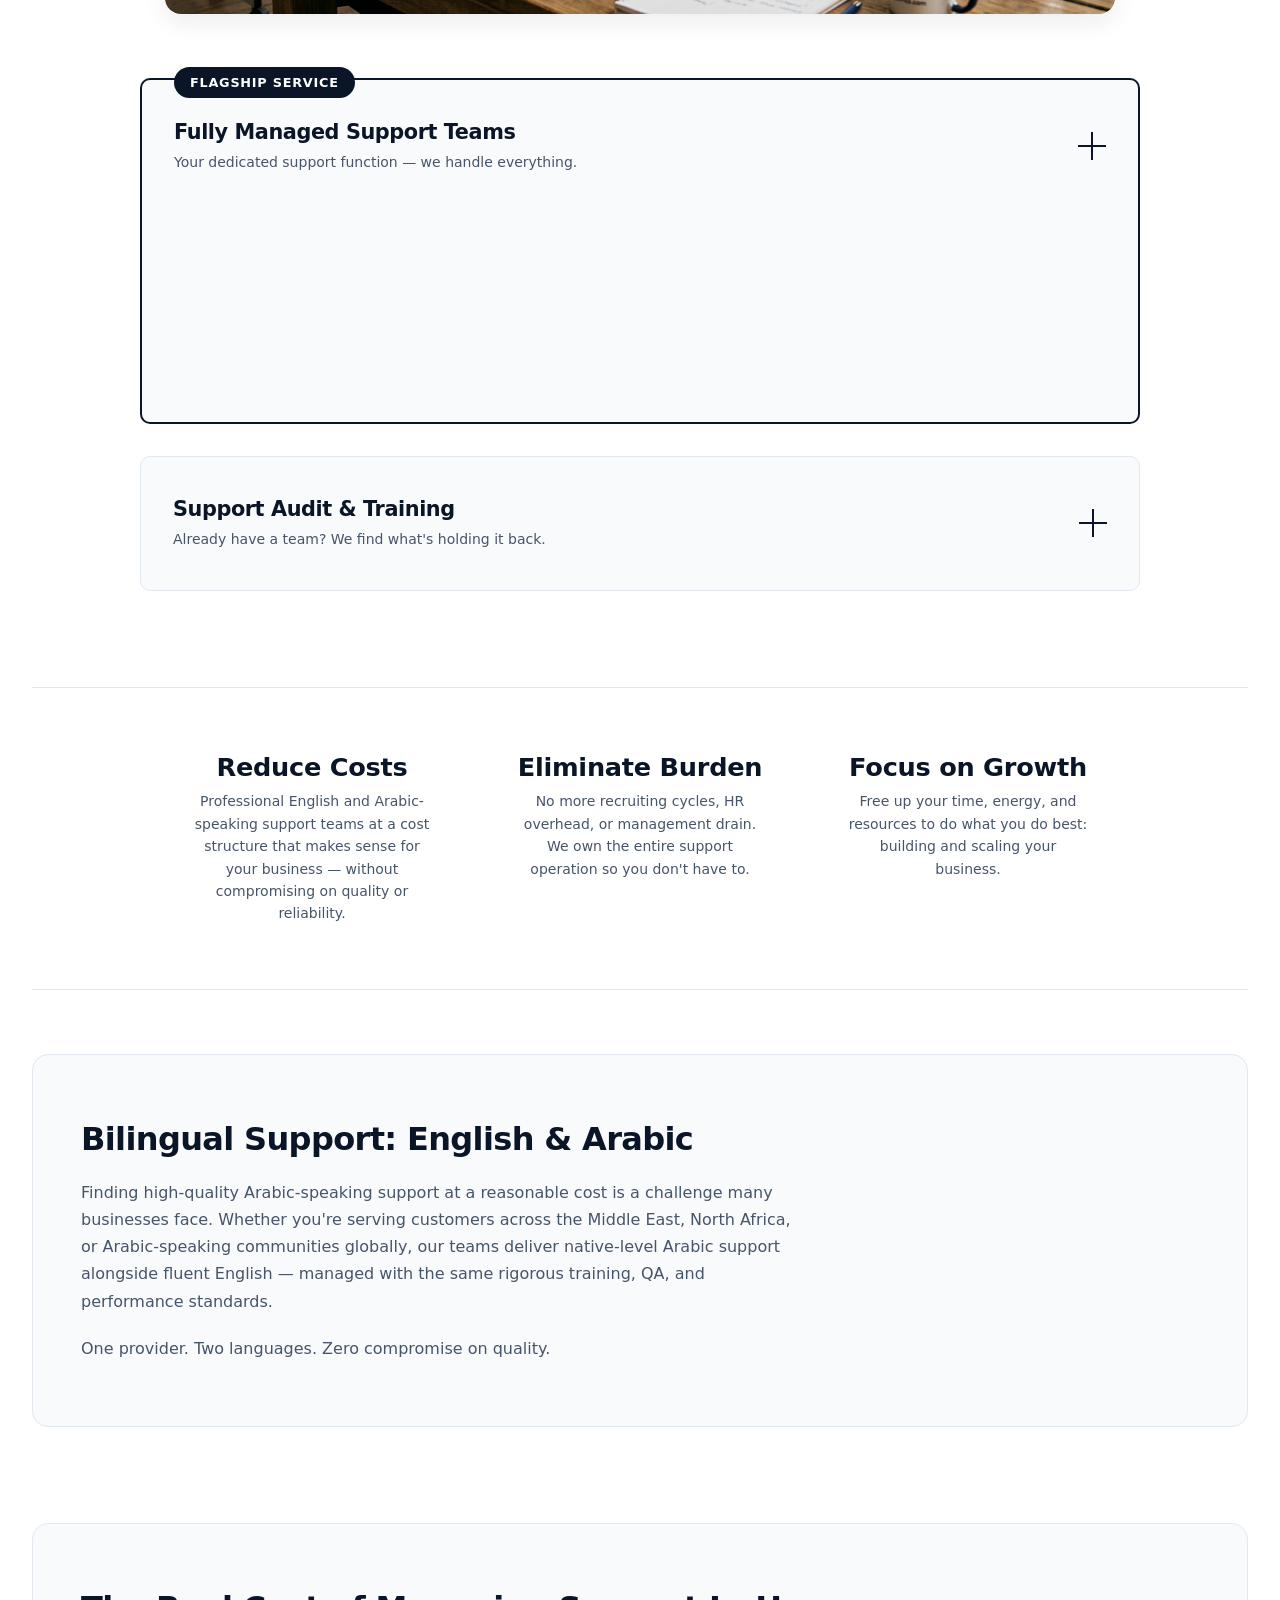
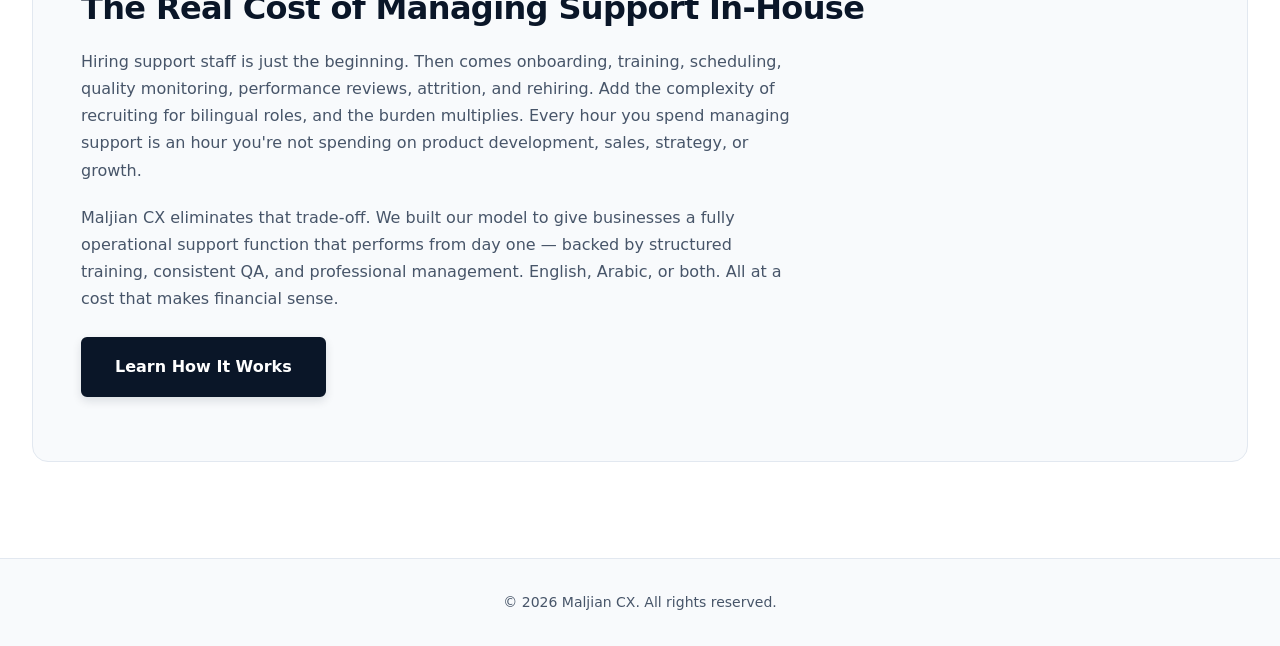
==== commit 1ae42573: "changed full structure changed the amin theme oif the website and made sure to enphesise on what we " ====
--- a/index.html
+++ b/index.html
@@ -4,203 +4,234 @@
     <meta charset="UTF-8">
     <meta name="viewport" content="width=device-width, initial-scale=1.0">
 
-    <meta name="description" content="MaljianCX helps businesses improve customer experience operations, onboarding, workflows, and support performance through practical systems built from real frontline experience.">
-
-    <meta property="og:title" content="MaljianCX — CX Operations & Training">
-    <meta property="og:description" content="Built from real support floor experience — helping businesses improve onboarding, training systems, workflows, and customer experience operations.">
+    <meta name="description" content="Maljian CX provides outsourced English and Arabic customer support teams and operational audits. Reduce costs, eliminate management burden, and get a ready-to-perform support function while you focus on growth.">
+
+    <meta property="og:title" content="Maljian CX — Outsourced Customer Support That Performs">
+    <meta property="og:description" content="You manage your business, we manage your customer support. Fully managed English and Arabic-speaking support teams with professional training, QA, and performance management — at a fraction of the cost.">
     <meta property="og:type" content="website">
 
     <link rel="icon" type="image/png" href="assets/logo.png">
 
-    <title>MaljianCX — Turning Support Teams Into High Performers</title>
+    <title>Maljian CX — You Manage Your Business, We Manage Your Customer Support</title>
 
     <link rel="stylesheet" href="css/style.css">
 </head>
 <body>
 
     <header class="site-header">
-
         <div class="container">
-
             <nav class="site-nav">
-
-                <a href="/" class="site-logo">
-                    <img src="assets/logo.png" alt="MaljianCX" loading="lazy">
+    <a href="/" class="site-logo">
+        <img src="assets/logo.png" alt="Maljian CX" loading="lazy">
+    </a>
+    <ul class="nav-links">
+        <li><a href="/" class="nav-cta">Home</a></li>
+        <li><a href="services.html">Services</a></li>
+        <li><a href="about.html" >About</a></li>
+        <li><a href="contact.html" >Contact</a></li>
+    </ul>
+</nav>
+        </div>
+    </header>
+
+    <main>
+        <div class="container">
+
+            <!-- HERO -->
+            <section class="hero">
+                <h1 class="hero__title">
+                    You Manage Your Business.<br>We Manage Your Customer Support.
+                </h1>
+
+                <p class="hero__subtitle">
+                    Stop spending time and money on recruiting, hiring, onboarding, training, 
+                    managing, and replacing support agents. Maljian CX delivers fully managed 
+                    customer support teams — available in <strong>English and Arabic</strong> — that are 
+                    trained, quality-assured, and ready to perform. So you can focus on 
+                    growing your company.
+                </p>
+
+                <p class="hero__subtitle">
+                    Operating from Armenia, we provide professional, bilingual support 
+                    teams at a significantly lower cost than equivalent US or European hires — 
+                    without sacrificing quality.
+                </p>
+
+                <a href="contact.html" class="btn">
+                    Get a Free Consultation
                 </a>
-
-                <ul class="nav-links">
-                    <li><a href="/">Home</a></li>
-                    <li><a href="about.html">About</a></li>
-                    <li><a href="contact.html">Contact</a></li>
-                </ul>
-
-            </nav>
-
-        </div>
-
-    </header>
-
-    <main>
-
-        <div class="container">
-
-            <!-- HERO -->
-
-            <section class="hero">
-
-                <h1 class="hero__title">
-                    Good Teams Underperform When Operations Are Built Poorly
-                </h1>
-
-                <p class="hero__subtitle">
-                    Most businesses think the issue is the employee, the customer,
-                    or the product itself. In many cases, the real problem is the
-                    structure behind the customer experience — unclear workflows,
-                    weak onboarding, inconsistent training, and processes that
-                    create confusion instead of clarity.
-                </p>
-
-                <p class="hero__subtitle">
-                    That's where I help.
-                </p>
-
-                <a href="contact.html" class="btn">
-                    Discuss Your Operations
-                </a>
-
             </section>
 
             <!-- HERO IMAGE -->
-
             <section class="hero__image-wrapper">
-
                 <img
                     src="assets/hero-image.png"
-                    alt="Support team collaborating around a desk with training materials and performance metrics"
+                    alt="Professional bilingual customer support team managing operations with performance dashboards and quality monitoring"
                     class="hero__image"
                     loading="lazy"
                 >
-
             </section>
 
             <!-- SERVICES -->
-
-            <section class="card-grid">
-
-                <div class="card">
-
-                    <h3 class="card__title">
-                        Team Training & Onboarding
-                    </h3>
-
-                    <p class="card__text">
-                        Practical onboarding and training systems designed around
-                        real customer interactions, operational pressure, and the
-                        situations support teams actually deal with every day.
-                    </p>
-
-                </div>
-
-                <div class="card">
-
-                    <h3 class="card__title">
-                        Internal Documentation & Workflow Clarity
-                    </h3>
-
-                    <p class="card__text">
-                        I help simplify SOPs, internal guides, and operational
-                        processes so teams spend less time confused and more time
-                        working consistently and accurately.
-                    </p>
-
-                </div>
-
-                <div class="card">
-
-                    <h3 class="card__title">
-                        CX Operations Review
-                    </h3>
-
-                    <p class="card__text">
-                        From communication gaps to workflow bottlenecks, I identify
-                        the operational friction that quietly damages team
-                        performance, customer experience, and long-term retention.
-                    </p>
-
-                </div>
-
-            </section>
-
-            <!-- METRICS — Operational Depth -->
-
+<section class="card-grid card-grid--expandable">
+
+    <div class="card card--featured card--expandable">
+        <button class="card__trigger" aria-expanded="false">
+            <span class="card__trigger-text">
+                <h3 class="card__title">
+                    Fully Managed Support Teams
+                </h3>
+                <p class="card__subtitle">
+                    Your dedicated support function — we handle everything.
+                </p>
+            </span>
+            <span class="card__icon" aria-hidden="true"></span>
+        </button>
+        <div class="card__body">
+            <p class="card__text">
+                Your dedicated customer support function, without the operational 
+                headache. We handle everything: recruitment, hiring, onboarding, 
+                training, quality assurance, and performance management. You get a 
+                professional, ready-to-perform team that integrates with your business 
+                — at a fraction of the cost of building one yourself.
+            </p>
+            <ul class="card__list">
+                <li>Available in <strong>English and Arabic</strong></li>
+                <li>Significant cost savings vs. US/European hires</li>
+                <li>Zero recruiting and HR burden</li>
+                <li>Ongoing training and QA included</li>
+                <li>Scalable as your business grows</li>
+            </ul>
+        </div>
+    </div>
+
+    <div class="card card--expandable">
+        <button class="card__trigger" aria-expanded="false">
+            <span class="card__trigger-text">
+                <h3 class="card__title">
+                    Support Audit & Training
+                </h3>
+                <p class="card__subtitle">
+                    Already have a team? We find what's holding it back.
+                </p>
+            </span>
+            <span class="card__icon" aria-hidden="true"></span>
+        </button>
+        <div class="card__body">
+            <p class="card__text">
+                Already have a support team but not seeing the results you need? We 
+                analyze your current operations, review performance metrics, identify 
+                weaknesses, and build a tailored improvement plan. From onboarding 
+                gaps to workflow bottlenecks, we pinpoint exactly what's holding your 
+                team back and how to fix it.
+            </p>
+        </div>
+    </div>
+
+</section>
+
+            <!-- VALUE PROPOSITION -->
             <section class="metric-row">
-
                 <div class="metric">
-                    <span class="metric__number">50% → 4%</span>
+                    <span class="metric__number">Reduce Costs</span>
                     <p class="metric__label">
-                        Error rate reduction achieved through operational and training improvements
+                        Professional English and Arabic-speaking support teams at a cost 
+                        structure that makes sense for your business — without compromising 
+                        on quality or reliability.
                     </p>
                 </div>
 
                 <div class="metric">
-                    <span class="metric__number">QA</span>
+                    <span class="metric__number">Eliminate Burden</span>
                     <p class="metric__label">
-                        Frameworks built for teams without formal review processes
+                        No more recruiting cycles, HR overhead, or management drain. We own 
+                        the entire support operation so you don't have to.
                     </p>
                 </div>
 
                 <div class="metric">
-                    <span class="metric__number">SOP</span>
+                    <span class="metric__number">Focus on Growth</span>
                     <p class="metric__label">
-                        Documented workflows replacing verbal-only training and tribal knowledge
+                        Free up your time, energy, and resources to do what you do best: 
+                        building and scaling your business.
                     </p>
                 </div>
-
-            </section>
-
-            <!-- ABOUT PREVIEW -->
-
+            </section>
+
+            <!-- LANGUAGE CAPABILITY CALLOUT -->
             <section class="callout">
-
                 <h2 class="callout__title">
-                    I'm Khatchig. I Build Operational Clarity for Support Teams.
+                    Bilingual Support: English & Arabic
                 </h2>
 
                 <p class="callout__text">
-                    I've worked across frontline support, mentoring, and Senior
-                    Trainer roles — building QA frameworks, escalation paths, and
-                    onboarding systems from the floor up.
-                </p>
-
-                <p class="callout__text">
-                    Across every environment, I kept seeing the same issue:
-                    businesses invest heavily into products and growth while the
-                    operational side of customer experience gets ignored.
-                </p>
-
-                <p class="callout__text">
-                    MaljianCX was created to help businesses strengthen that side
-                    of the operation through practical systems, clearer processes,
-                    and training that actually prepares teams for real work.
-                </p>
-
-                <a href="about.html" class="btn" style="margin-top: 1.5rem;">
-                    Read My Story
+                    Finding high-quality Arabic-speaking support at a reasonable cost is a 
+                    challenge many businesses face. Whether you're serving customers across 
+                    the Middle East, North Africa, or Arabic-speaking communities globally, 
+                    our teams deliver native-level Arabic support alongside fluent English — 
+                    managed with the same rigorous training, QA, and performance standards.
+                </p>
+
+                <p class="callout__text">
+                    One provider. Two languages. Zero compromise on quality.
+                </p>
+            </section>
+
+            <!-- PROBLEM / SOLUTION CALLOUT -->
+            <section class="callout">
+                <h2 class="callout__title">
+                    The Real Cost of Managing Support In-House
+                </h2>
+
+                <p class="callout__text">
+                    Hiring support staff is just the beginning. Then comes onboarding, 
+                    training, scheduling, quality monitoring, performance reviews, 
+                    attrition, and rehiring. Add the complexity of recruiting for 
+                    bilingual roles, and the burden multiplies. Every hour you spend 
+                    managing support is an hour you're not spending on product 
+                    development, sales, strategy, or growth.
+                </p>
+
+                <p class="callout__text">
+                    Maljian CX eliminates that trade-off. We built our model to give 
+                    businesses a fully operational support function that performs from 
+                    day one — backed by structured training, consistent QA, and 
+                    professional management. English, Arabic, or both. All at a cost 
+                    that makes financial sense.
+                </p>
+
+                <a href="contact.html" class="btn" style="margin-top: 1.5rem;">
+                    Learn How It Works
                 </a>
-
-            </section>
-
-        </div>
-
+            </section>
+
+        </div>
     </main>
 
     <footer class="site-footer">
-
         <div class="container">
-            <p>&copy; 2026 MaljianCX. All rights reserved. Built by Khatchig Maljian.</p>
-        </div>
-
+            <p>&copy; 2026 Maljian CX. All rights reserved.</p>
+        </div>
     </footer>
-
+<script>
+    document.querySelectorAll('.card__trigger').forEach(trigger => {
+        trigger.addEventListener('click', () => {
+            const card = trigger.closest('.card--expandable');
+            const isOpen = card.classList.contains('open');
+
+            // Close all other expandable cards
+            document.querySelectorAll('.card--expandable.open').forEach(openCard => {
+                if (openCard !== card) {
+                    openCard.classList.remove('open');
+                    openCard.querySelector('.card__trigger').setAttribute('aria-expanded', 'false');
+                }
+            });
+
+            // Toggle current card
+            card.classList.toggle('open');
+            trigger.setAttribute('aria-expanded', !isOpen);
+        });
+    });
+</script>
 </body>
 </html>
--- a/css/style.css
+++ b/css/style.css
@@ -1,5 +1,5 @@
 /* =========================================================
-   MALJIANCX — MASTER STYLESHEET
+   MALJIAN CX — MASTER STYLESHEET
    Structure:
    Reset → Tokens → Base → Layout → Components →
    Sections → Utilities → Responsive
@@ -29,14 +29,21 @@
 
     --white: #ffffff;
     --off-white: #f8fafc;
+    --slate-50: #f1f5f9;
 
     --navy-deep: #0a1628;
     --navy-light: #112240;
+    --navy-accent: #1a3365;
 
     --text-primary: #0a1628;
     --text-muted: #475569;
+    --text-light: #64748b;
 
     --border: #e2e8f0;
+    --border-light: #f1f5f9;
+
+    --accent-green: #0f766e;
+    --accent-green-light: #f0fdfa;
 
     /* ===============================
        SHADOWS
@@ -44,7 +51,8 @@
 
     --shadow-soft: 0 8px 24px rgba(10, 22, 40, 0.08);
     --shadow-card: 0 4px 12px rgba(10, 22, 40, 0.06);
-    --shadow-button: 0 4px 10px rgba(10, 22, 40, 0.08);
+    --shadow-button: 0 4px 10px rgba(10, 22, 40, 0.12);
+    --shadow-hover: 0 12px 32px rgba(10, 22, 40, 0.12);
 
     /* ===============================
        RADIUS
@@ -70,6 +78,7 @@
        TYPOGRAPHY
     =============================== */
 
+    --text-xs: 0.8rem;
     --text-sm: 0.875rem;
     --text-base: 1rem;
     --text-md: 1.05rem;
@@ -117,14 +126,10 @@
     font-family: "Segoe UI", system-ui, -apple-system, sans-serif;
     background-color: var(--white);
     color: var(--text-primary);
-
     line-height: 1.7;
-
     min-height: 100vh;
-
     display: flex;
     flex-direction: column;
-
     -webkit-font-smoothing: antialiased;
     -moz-osx-font-smoothing: grayscale;
 }
@@ -146,6 +151,11 @@
     font: inherit;
 }
 
+strong {
+    color: var(--navy-deep);
+    font-weight: 700;
+}
+
 /* =========================================================
    4. ACCESSIBILITY
 ========================================================= */
@@ -153,8 +163,9 @@
 a:focus-visible,
 button:focus-visible,
 .btn:focus-visible {
-    outline: 3px solid rgba(17, 34, 64, 0.25);
+    outline: 3px solid rgba(17, 34, 64, 0.3);
     outline-offset: 3px;
+    border-radius: var(--radius-sm);
 }
 
 /* =========================================================
@@ -166,8 +177,9 @@
 h3,
 h4 {
     color: var(--navy-deep);
-    line-height: 1.2;
+    line-height: 1.25;
     font-weight: 700;
+    letter-spacing: -0.02em;
 }
 
 p {
@@ -181,7 +193,6 @@
 .container {
     width: 100%;
     max-width: var(--container-max);
-
     margin: 0 auto;
     padding: 0 var(--space-md);
 }
@@ -189,9 +200,8 @@
 .content {
     width: 100%;
     max-width: var(--content-max);
-
     margin: 0 auto;
-    padding-bottom: var(--space-xl);
+    padding-bottom: var(--space-2xl);
 }
 
 /* =========================================================
@@ -202,12 +212,9 @@
     position: sticky;
     top: 0;
     z-index: 100;
-
-    background-color: rgba(255, 255, 255, 0.95);
-
-    backdrop-filter: blur(10px);
-    -webkit-backdrop-filter: blur(10px);
-
+    background-color: rgba(255, 255, 255, 0.92);
+    backdrop-filter: blur(12px);
+    -webkit-backdrop-filter: blur(12px);
     border-bottom: 1px solid var(--border);
 }
 
@@ -215,30 +222,33 @@
     display: flex;
     align-items: center;
     justify-content: space-between;
-
     padding: 1.1rem 0;
 }
 
 .site-logo img {
     width: auto;
     height: var(--header-logo-height);
+    transition: opacity var(--transition-fast);
+}
+
+.site-logo:hover img {
+    opacity: 0.85;
 }
 
 .nav-links {
     display: flex;
     align-items: center;
     gap: var(--space-md);
-
     list-style: none;
 }
 
 .nav-links a {
     color: var(--text-muted);
-
     font-size: var(--text-sm);
     font-weight: 500;
-
-    transition: color var(--transition-fast);
+    padding: 0.35rem 0;
+    border-bottom: 2px solid transparent;
+    transition: color var(--transition-fast), border-color var(--transition-fast);
 }
 
 .nav-links a:hover,
@@ -246,28 +256,53 @@
     color: var(--navy-deep);
 }
 
+.nav-links a.active {
+    border-bottom-color: var(--navy-deep);
+}
+
+.nav-cta {
+    background-color: var(--navy-deep);
+    color: var(--white) !important;
+    padding: 0.5rem 1.25rem !important;
+    border-radius: var(--radius-sm);
+    font-weight: 600;
+    border-bottom: none !important;
+    transition: background-color var(--transition-smooth), transform var(--transition-fast);
+}
+
+.nav-cta:hover {
+    background-color: var(--navy-light);
+    transform: translateY(-1px);
+    color: var(--white) !important;
+}
+
+.nav-cta.active {
+    background-color: transparent;
+    color: var(--navy-deep) !important;
+    border: 2px solid var(--navy-deep);
+    padding: calc(0.5rem - 2px) calc(1.25rem - 2px) !important;
+}
+
+.nav-cta.active:hover {
+    background-color: var(--navy-deep);
+    color: var(--white) !important;
+}
+
 /* =========================================================
    8. BUTTONS
 ========================================================= */
 
 .btn {
     display: inline-block;
-
     background-color: var(--navy-deep);
     color: var(--white);
-
     border: 2px solid var(--navy-deep);
     border-radius: var(--radius-sm);
-
     padding: 0.9rem var(--space-md);
-
     font-size: var(--text-base);
     font-weight: 600;
-
     cursor: pointer;
-
     box-shadow: var(--shadow-button);
-
     transition:
         background-color var(--transition-smooth),
         border-color var(--transition-smooth),
@@ -281,12 +316,15 @@
 }
 
 @media (hover: hover) {
-
     .btn:hover {
         background-color: var(--navy-light);
         border-color: var(--navy-light);
-
         transform: translateY(-2px);
+        box-shadow: var(--shadow-hover);
+    }
+
+    .btn:active {
+        transform: translateY(0);
     }
 }
 
@@ -296,44 +334,36 @@
 
 .hero {
     padding: var(--space-3xl) 0 var(--space-2xl);
-
     text-align: center;
 }
 
 .hero__title {
     max-width: var(--hero-content-max);
-
     margin: 0 auto 1.5rem;
-
     font-size: var(--text-5xl);
 }
 
 .hero__subtitle {
     max-width: 720px;
-
     margin: 0 auto 1.5rem;
-
     font-size: var(--text-lg);
+    line-height: 1.75;
 }
 
 .hero .btn {
-    margin-top: 1rem;
+    margin-top: 0.75rem;
 }
 
 .hero__image-wrapper {
     padding-bottom: var(--space-xl);
-
     text-align: center;
 }
 
 .hero__image {
     width: 100%;
     max-width: var(--hero-content-max);
-
     margin: 0 auto;
-
     border-radius: var(--radius-lg);
-
     box-shadow: var(--shadow-soft);
 }
 
@@ -343,93 +373,292 @@
 
 .card-grid {
     display: grid;
-
     grid-template-columns: repeat(auto-fit, minmax(300px, 1fr));
-
     gap: var(--space-md);
-
     margin-bottom: var(--space-2xl);
 }
+
+/* On pages with only 2 cards (Services page), prevent stretching */
+.card-grid:has(.card:only-child),
+.card-grid:has(.card:nth-child(2):last-child) {
+    max-width: 1000px;
+    margin-left: auto;
+    margin-right: auto;
+}
+
+/* =========================================================
+   10b. EXPANDABLE CARDS (Home page)
+========================================================= */
+
+.card-grid--expandable {
+    max-width: 900px;
+    margin-left: auto;
+    margin-right: auto;
+    grid-template-columns: 1fr;
+}
+
+.card--expandable {
+    cursor: default;
+    padding: 1.75rem var(--space-md);
+    transition: padding 0.4s ease;
+}
+
+/* Kill hover lift on expandable cards */
+.card--expandable:hover {
+    transform: none;
+}
+
+/* The clickable trigger */
+.card__trigger {
+    display: flex;
+    align-items: center;
+    justify-content: space-between;
+    gap: var(--space-sm);
+    width: 100%;
+    padding: 0;
+    background: none;
+    border: none;
+    cursor: pointer;
+    text-align: left;
+    color: inherit;
+}
+
+.card__trigger-text {
+    flex: 1;
+}
+
+.card__subtitle {
+    color: var(--text-muted);
+    font-size: var(--text-sm);
+    margin-top: 0.35rem;
+    line-height: 1.5;
+}
+
+/* The +/− icon */
+.card__icon {
+    flex-shrink: 0;
+    width: 28px;
+    height: 28px;
+    position: relative;
+    transition: transform var(--transition-smooth);
+}
+
+.card__icon::before,
+.card__icon::after {
+    content: "";
+    position: absolute;
+    background-color: var(--navy-deep);
+    transition: transform var(--transition-smooth);
+}
+
+/* Horizontal line */
+.card__icon::before {
+    top: 50%;
+    left: 0;
+    width: 100%;
+    height: 2px;
+    transform: translateY(-50%);
+}
+
+/* Vertical line */
+.card__icon::after {
+    top: 0;
+    left: 50%;
+    width: 2px;
+    height: 100%;
+    transform: translateX(-50%);
+}
+
+/* Open state: rotate icon */
+.card--expandable.open .card__icon {
+    transform: rotate(45deg);
+}
+
+/* Expandable body */
+.card__body {
+    display: grid;
+    grid-template-rows: 0fr;
+    overflow: hidden;
+    transition: grid-template-rows 0.4s ease, margin-top 0.4s ease;
+    margin-top: 0;
+}
+
+.card__body > * {
+    min-height: 0;
+}
+
+.card--expandable.open .card__body {
+    grid-template-rows: 1fr;
+    margin-top: var(--space-sm);
+}
+
+/* Inner content animation */
+.card--expandable .card__text,
+.card--expandable .card__list {
+    opacity: 0;
+    transform: translateY(-8px);
+    transition: opacity 0.3s ease, transform 0.3s ease;
+}
+
+.card--expandable.open .card__text,
+.card--expandable.open .card__list {
+    opacity: 1;
+    transform: translateY(0);
+}
+
+.card--expandable.open .card__list {
+    transition-delay: 0.05s;
+}
+
+/* Expandable card title override */
+.card--expandable .card__title {
+    margin-bottom: 0;
+}
+
+/* =========================================================
+   10c. STANDARD CARDS (Services page, non-expandable)
+========================================================= */
 
 .card {
     background-color: var(--off-white);
-
     padding: 2.5rem var(--space-md);
-
     border: 1px solid var(--border);
     border-radius: var(--radius-md);
-
     transition:
         transform var(--transition-fast),
         border-color var(--transition-fast),
         box-shadow var(--transition-fast);
 }
 
+.card--featured {
+    position: relative;
+    background-color: var(--white);
+    border-color: var(--navy-deep);
+    border-width: 2px;
+    box-shadow: var(--shadow-soft);
+}
+
+/* Featured badge */
+.card--featured::before {
+    content: "Flagship Service";
+    position: absolute;
+    top: -13px;
+    left: var(--space-md);
+    background-color: var(--navy-deep);
+    color: var(--white);
+    font-size: var(--text-xs);
+    font-weight: 700;
+    text-transform: uppercase;
+    letter-spacing: 0.06em;
+    padding: 0.3rem 1rem;
+    border-radius: 999px;
+    z-index: 1;
+}
+/* Override featured card when it's also expandable */
+.card--expandable.card--featured {
+    background-color: var(--off-white);
+    box-shadow: none;
+}
+
+.card--expandable.card--featured.open {
+    background-color: var(--white);
+    box-shadow: var(--shadow-soft);
+}
+
 .card__title {
     margin-bottom: var(--space-sm);
-
     font-size: var(--text-xl);
 }
 
 .card__text {
     line-height: 1.7;
+    margin-bottom: var(--space-sm);
+}
+
+.card__text:last-of-type {
+    margin-bottom: 0;
+}
+
+/* Card list */
+.card__list {
+    list-style: none;
+    margin: 1.25rem 0;
+    padding: 0;
+}
+
+.card__list li {
+    position: relative;
+    padding-left: 1.75rem;
+    margin-bottom: 0.65rem;
+    color: var(--text-muted);
+    font-size: var(--text-base);
+    line-height: 1.6;
+}
+
+.card__list li::before {
+    content: "";
+    position: absolute;
+    left: 0;
+    top: 0.55em;
+    width: 8px;
+    height: 8px;
+    background-color: var(--navy-deep);
+    border-radius: 50%;
+}
+
+.card__list li:last-child {
+    margin-bottom: 0;
 }
 
 @media (hover: hover) {
-
-    .card:hover {
+    .card:not(.card--expandable):hover {
         transform: translateY(-5px);
-
         box-shadow: var(--shadow-soft);
-
         border-color: var(--navy-deep);
     }
-}
-
-/* =========================================================
-   11. METRICS
+
+    .card--featured:not(.card--expandable):hover {
+        box-shadow: var(--shadow-hover);
+    }
+}
+
+/* =========================================================
+   11. METRICS / VALUE PROPOSITION ROW
 ========================================================= */
 
 .metric-row {
     display: flex;
     flex-wrap: wrap;
     justify-content: center;
-
     gap: var(--space-lg);
-
-    padding: var(--space-lg) 0;
+    padding: var(--space-xl) 0;
     margin-bottom: var(--space-xl);
-
     text-align: center;
-
     border-top: 1px solid var(--border);
     border-bottom: 1px solid var(--border);
 }
 
 .metric {
     flex: 1 1 200px;
-    max-width: 250px;
+    max-width: 280px;
 }
 
 .metric__number {
     display: block;
-
     margin-bottom: var(--space-xs);
-
     color: var(--navy-deep);
-
-    font-size: 2.5rem;
+    font-size: 1.6rem;
     font-weight: 700;
-    line-height: 1.1;
+    line-height: 1.2;
+    letter-spacing: -0.01em;
 }
 
 .metric__label {
-    max-width: 220px;
-
+    max-width: 240px;
     margin: 0 auto;
-
     font-size: var(--text-sm);
     color: var(--text-muted);
+    line-height: 1.6;
 }
 
 /* =========================================================
@@ -438,18 +667,14 @@
 
 .callout {
     margin-bottom: var(--space-2xl);
-
     padding: var(--space-xl) var(--space-lg);
-
     background-color: var(--off-white);
-
     border: 1px solid var(--border);
     border-radius: var(--radius-lg);
 }
 
 .callout__title {
     margin-bottom: 1.25rem;
-
     font-size: var(--text-3xl);
 }
 
@@ -463,15 +688,25 @@
 }
 
 /* =========================================================
-   13. PAGE HEADER
+   13. PAGE HEADER (About, Contact, Services)
 ========================================================= */
 
 .page-header {
     padding: var(--space-xl) 0 var(--space-md);
+    text-align: center;
 }
 
 .page-header h1 {
     font-size: var(--text-4xl);
+    margin-bottom: 0.5rem;
+}
+
+.page-header__subtitle {
+    max-width: 640px;
+    margin: 0.75rem auto 0;
+    font-size: var(--text-lg);
+    color: var(--text-muted);
+    line-height: 1.7;
 }
 
 /* =========================================================
@@ -481,7 +716,6 @@
 .about-content h2 {
     margin-top: var(--space-lg);
     margin-bottom: var(--space-sm);
-
     font-size: var(--text-2xl);
 }
 
@@ -491,8 +725,37 @@
 
 .about-content p {
     margin-bottom: 1.5rem;
-
     font-size: var(--text-md);
+}
+
+.about-content ul {
+    list-style: none;
+    margin: 0 0 1.5rem;
+    padding: 0;
+}
+
+.about-content ul li {
+    position: relative;
+    padding-left: 1.75rem;
+    margin-bottom: 0.75rem;
+    color: var(--text-muted);
+    font-size: var(--text-md);
+    line-height: 1.6;
+}
+
+.about-content ul li::before {
+    content: "";
+    position: absolute;
+    left: 0;
+    top: 0.55em;
+    width: 8px;
+    height: 8px;
+    background-color: var(--navy-deep);
+    border-radius: 50%;
+}
+
+.about-content ul li:last-child {
+    margin-bottom: 0;
 }
 
 .about-content .btn {
@@ -505,27 +768,89 @@
 
 .contact-content {
     padding-top: var(--space-md);
-
     text-align: center;
 }
 
+.contact-content h2 {
+    margin-top: var(--space-lg);
+    margin-bottom: var(--space-sm);
+    font-size: var(--text-2xl);
+}
+
+.contact-content h2:first-child {
+    margin-top: 0;
+}
+
+.contact-content p {
+    max-width: 640px;
+    margin: 0 auto 1.25rem;
+    font-size: var(--text-md);
+}
+
+/* Contact qualification list */
+.contact-list {
+    list-style: none;
+    text-align: left;
+    max-width: 640px;
+    margin: 0 auto 2rem;
+    padding: 0;
+}
+
+.contact-list li {
+    position: relative;
+    padding-left: 2rem;
+    margin-bottom: 1.25rem;
+    color: var(--text-muted);
+    font-size: var(--text-base);
+    line-height: 1.65;
+}
+
+.contact-list li::before {
+    content: "";
+    position: absolute;
+    left: 0;
+    top: 0.5em;
+    width: 10px;
+    height: 10px;
+    background-color: var(--navy-deep);
+    border-radius: 50%;
+}
+
+.contact-list li strong {
+    display: block;
+    margin-bottom: 0.2rem;
+    color: var(--navy-deep);
+}
+
+.contact-list li:last-child {
+    margin-bottom: 0;
+}
+
 .contact-content .btn {
-    margin: var(--space-md) 0;
+    margin: var(--space-md) 0 var(--space-sm);
 }
 
 .contact-note {
     font-size: var(--text-sm);
+    color: var(--text-light);
 }
 
 .linkedin-wrapper {
     margin-top: var(--space-md);
+    font-size: var(--text-base);
+    color: var(--text-muted);
 }
 
 .linkedin-link {
     color: var(--navy-deep);
-
     font-weight: 600;
     text-decoration: underline;
+    text-underline-offset: 3px;
+    transition: color var(--transition-fast);
+}
+
+.linkedin-link:hover {
+    color: var(--navy-light);
 }
 
 /* =========================================================
@@ -534,15 +859,10 @@
 
 .site-footer {
     margin-top: auto;
-
     padding: var(--space-md);
-
     background-color: var(--off-white);
-
     border-top: 1px solid var(--border);
-
     text-align: center;
-
     font-size: var(--text-sm);
 }
 
@@ -573,33 +893,61 @@
     }
 
     .hero {
-        padding: var(--space-xl) 0;
+        padding: var(--space-xl) 0 var(--space-lg);
+    }
+
+    .hero__title {
+        font-size: clamp(1.8rem, 4vw, var(--text-4xl));
     }
 
     .card-grid {
-        grid-template-columns: repeat(auto-fit, minmax(240px, 1fr));
-
+        grid-template-columns: repeat(auto-fit, minmax(260px, 1fr));
         gap: 1.5rem;
+    }
+
+    .card-grid--expandable {
+        grid-template-columns: 1fr;
     }
 
     .card {
         padding: var(--space-md) 1.5rem;
     }
 
+    .card--featured::before {
+        left: 1.25rem;
+        font-size: 0.7rem;
+        padding: 0.25rem 0.85rem;
+        top: -12px;
+    }
+
     .callout {
         padding: var(--space-lg) var(--space-md);
     }
 
     .metric-row {
         gap: var(--space-md);
+        padding: var(--space-lg) 0;
     }
 
     .metric__number {
+        font-size: 1.4rem;
+    }
+
+    .page-header {
+        padding: var(--space-lg) 0 var(--space-md);
+    }
+
+    .page-header h1 {
         font-size: var(--text-3xl);
     }
 
-    .page-header {
-        padding: var(--space-xl) 0 var(--space-md);
+    .content {
+        padding-bottom: var(--space-xl);
+    }
+
+    .about-content h2,
+    .contact-content h2 {
+        font-size: 1.5rem;
     }
 }
 
@@ -619,15 +967,13 @@
 
     .site-nav {
         flex-direction: column;
-
         gap: var(--space-sm);
     }
 
     .nav-links {
         flex-wrap: wrap;
         justify-content: center;
-
-        gap: var(--space-sm);
+        gap: var(--space-sm) 1rem;
     }
 
     .site-logo img {
@@ -635,7 +981,7 @@
     }
 
     .hero {
-        padding: var(--space-xl) 0 var(--space-lg);
+        padding: var(--space-lg) 0 var(--space-md);
     }
 
     .hero__subtitle {
@@ -644,15 +990,12 @@
 
     .btn {
         width: 100%;
-
         text-align: center;
     }
 
     .card-grid {
         grid-template-columns: 1fr;
-
         gap: var(--space-sm);
-
         margin-bottom: var(--space-xl);
     }
 
@@ -660,27 +1003,97 @@
         padding: 1.75rem 1.5rem;
     }
 
+    .card--expandable {
+        padding: 1.5rem 1.25rem;
+    }
+
+    .card--featured::before {
+        left: 1.25rem;
+        top: -11px;
+        font-size: 0.65rem;
+        padding: 0.25rem 0.75rem;
+    }
+
+    .card__title {
+        font-size: var(--text-lg);
+    }
+
+    .card__list li {
+        font-size: var(--text-sm);
+    }
+
+    .card__icon {
+        width: 24px;
+        height: 24px;
+    }
+
+    .card__subtitle {
+        font-size: var(--text-xs);
+    }
+
     .callout {
         padding: var(--space-md) 1.5rem;
+        margin-bottom: var(--space-xl);
+    }
+
+    .callout__title {
+        font-size: var(--text-2xl);
     }
 
     .metric-row {
         flex-direction: column;
         align-items: center;
-
         gap: var(--space-md);
-
         padding: var(--space-md) 0;
         margin-bottom: var(--space-lg);
     }
 
+    .metric {
+        max-width: 100%;
+    }
+
+    .metric__number {
+        font-size: 1.3rem;
+    }
+
+    .page-header {
+        padding: var(--space-lg) 0 var(--space-sm);
+    }
+
+    .page-header h1 {
+        font-size: 1.8rem;
+    }
+
+    .page-header__subtitle {
+        font-size: var(--text-base);
+    }
+
     .about-content h2,
+    .contact-content h2,
     .content h2 {
-        font-size: 1.5rem;
+        font-size: 1.4rem;
+    }
+
+    .about-content p,
+    .contact-content p {
+        font-size: var(--text-base);
+    }
+
+    .about-content ul li {
+        font-size: var(--text-base);
+    }
+
+    .contact-list li {
+        font-size: var(--text-sm);
+        padding-left: 1.5rem;
+    }
+
+    .contact-list li strong {
+        font-size: var(--text-base);
     }
 
     .site-footer {
-        padding: 1.5rem;
+        padding: 1.25rem;
     }
 }
 
@@ -694,7 +1107,1171 @@
         font-size: 18px;
     }
 
+    .card-grid:not(.card-grid--expandable) {
+        grid-template-columns: repeat(3, 1fr);
+        gap: var(--space-lg);
+    }
+
+    .hero {
+        padding: var(--space-3xl) 0 var(--space-2xl);
+    }
+}
+
+/* =========================================================
+   20. PRINT STYLES
+========================================================= */
+
+@media print {
+
+    .site-header,
+    .site-footer,
+    .btn {
+        display: none;
+    }
+
+    body {
+        font-size: 12pt;
+        color: #000;
+        background: #fff;
+    }
+
+    .hero,
+    .card,
+    .callout {
+        padding: 1rem 0;
+        box-shadow: none;
+        border: none;
+    }
+}/* =========================================================
+   MALJIAN CX — MASTER STYLESHEET
+   Structure:
+   Reset → Tokens → Base → Layout → Components →
+   Sections → Utilities → Responsive
+========================================================= */
+
+/* =========================================================
+   1. RESET
+========================================================= */
+
+*,
+*::before,
+*::after {
+    margin: 0;
+    padding: 0;
+    box-sizing: border-box;
+}
+
+/* =========================================================
+   2. DESIGN TOKENS
+========================================================= */
+
+:root {
+
+    /* ===============================
+       COLORS
+    =============================== */
+
+    --white: #ffffff;
+    --off-white: #f8fafc;
+    --slate-50: #f1f5f9;
+
+    --navy-deep: #0a1628;
+    --navy-light: #112240;
+    --navy-accent: #1a3365;
+
+    --text-primary: #0a1628;
+    --text-muted: #475569;
+    --text-light: #64748b;
+
+    --border: #e2e8f0;
+    --border-light: #f1f5f9;
+
+    --accent-green: #0f766e;
+    --accent-green-light: #f0fdfa;
+
+    /* ===============================
+       SHADOWS
+    =============================== */
+
+    --shadow-soft: 0 8px 24px rgba(10, 22, 40, 0.08);
+    --shadow-card: 0 4px 12px rgba(10, 22, 40, 0.06);
+    --shadow-button: 0 4px 10px rgba(10, 22, 40, 0.12);
+    --shadow-hover: 0 12px 32px rgba(10, 22, 40, 0.12);
+
+    /* ===============================
+       RADIUS
+    =============================== */
+
+    --radius-sm: 6px;
+    --radius-md: 10px;
+    --radius-lg: 16px;
+
+    /* ===============================
+       SPACING
+    =============================== */
+
+    --space-xs: 0.5rem;
+    --space-sm: 1rem;
+    --space-md: 2rem;
+    --space-lg: 3rem;
+    --space-xl: 4rem;
+    --space-2xl: 6rem;
+    --space-3xl: 8rem;
+
+    /* ===============================
+       TYPOGRAPHY
+    =============================== */
+
+    --text-xs: 0.8rem;
+    --text-sm: 0.875rem;
+    --text-base: 1rem;
+    --text-md: 1.05rem;
+    --text-lg: 1.15rem;
+    --text-xl: 1.3rem;
+    --text-2xl: 1.8rem;
+    --text-3xl: 2rem;
+
+    --text-4xl: clamp(2rem, 4vw, 3rem);
+    --text-5xl: clamp(2.4rem, 5vw, 4.2rem);
+
+    /* ===============================
+       LAYOUT
+    =============================== */
+
+    --container-max: 1400px;
+    --content-max: 850px;
+    --hero-content-max: 950px;
+
+    /* ===============================
+       TRANSITIONS
+    =============================== */
+
+    --transition-fast: 0.2s ease;
+    --transition-smooth: 0.25s ease;
+
+    /* ===============================
+       HEADER
+    =============================== */
+
+    --header-logo-height: 90px;
+    --header-logo-height-mobile: 72px;
+}
+
+/* =========================================================
+   3. BASE ELEMENTS
+========================================================= */
+
+html {
+    font-size: 16px;
+    scroll-behavior: smooth;
+}
+
+body {
+    font-family: "Segoe UI", system-ui, -apple-system, sans-serif;
+    background-color: var(--white);
+    color: var(--text-primary);
+    line-height: 1.7;
+    min-height: 100vh;
+    display: flex;
+    flex-direction: column;
+    -webkit-font-smoothing: antialiased;
+    -moz-osx-font-smoothing: grayscale;
+}
+
+img {
+    display: block;
+    max-width: 100%;
+    height: auto;
+}
+
+a {
+    color: inherit;
+    text-decoration: none;
+}
+
+button,
+input,
+textarea {
+    font: inherit;
+}
+
+strong {
+    color: var(--navy-deep);
+    font-weight: 700;
+}
+
+/* =========================================================
+   4. ACCESSIBILITY
+========================================================= */
+
+a:focus-visible,
+button:focus-visible,
+.btn:focus-visible {
+    outline: 3px solid rgba(17, 34, 64, 0.3);
+    outline-offset: 3px;
+    border-radius: var(--radius-sm);
+}
+
+/* =========================================================
+   5. TYPOGRAPHY
+========================================================= */
+
+h1,
+h2,
+h3,
+h4 {
+    color: var(--navy-deep);
+    line-height: 1.25;
+    font-weight: 700;
+    letter-spacing: -0.02em;
+}
+
+p {
+    color: var(--text-muted);
+}
+
+/* =========================================================
+   6. LAYOUT
+========================================================= */
+
+.container {
+    width: 100%;
+    max-width: var(--container-max);
+    margin: 0 auto;
+    padding: 0 var(--space-md);
+}
+
+.content {
+    width: 100%;
+    max-width: var(--content-max);
+    margin: 0 auto;
+    padding-bottom: var(--space-2xl);
+}
+
+/* =========================================================
+   7. HEADER / NAVIGATION
+========================================================= */
+
+.site-header {
+    position: sticky;
+    top: 0;
+    z-index: 100;
+    background-color: rgba(255, 255, 255, 0.92);
+    backdrop-filter: blur(12px);
+    -webkit-backdrop-filter: blur(12px);
+    border-bottom: 1px solid var(--border);
+}
+
+.site-nav {
+    display: flex;
+    align-items: center;
+    justify-content: space-between;
+    padding: 1.1rem 0;
+}
+
+.site-logo img {
+    width: auto;
+    height: var(--header-logo-height);
+    transition: opacity var(--transition-fast);
+}
+
+.site-logo:hover img {
+    opacity: 0.85;
+}
+
+.nav-links {
+    display: flex;
+    align-items: center;
+    gap: var(--space-md);
+    list-style: none;
+}
+
+.nav-links a {
+    color: var(--text-muted);
+    font-size: var(--text-sm);
+    font-weight: 500;
+    padding: 0.35rem 0;
+    border-bottom: 2px solid transparent;
+    transition: color var(--transition-fast), border-color var(--transition-fast);
+}
+
+.nav-links a:hover,
+.nav-links a.active {
+    color: var(--navy-deep);
+}
+
+.nav-links a.active {
+    border-bottom-color: var(--navy-deep);
+}
+
+.nav-cta {
+    background-color: var(--navy-deep);
+    color: var(--white) !important;
+    padding: 0.5rem 1.25rem !important;
+    border-radius: var(--radius-sm);
+    font-weight: 600;
+    border-bottom: none !important;
+    transition: background-color var(--transition-smooth), transform var(--transition-fast);
+}
+
+.nav-cta:hover {
+    background-color: var(--navy-light);
+    transform: translateY(-1px);
+    color: var(--white) !important;
+}
+
+.nav-cta.active {
+    background-color: transparent;
+    color: var(--navy-deep) !important;
+    border: 2px solid var(--navy-deep);
+    padding: calc(0.5rem - 2px) calc(1.25rem - 2px) !important;
+}
+
+.nav-cta.active:hover {
+    background-color: var(--navy-deep);
+    color: var(--white) !important;
+}
+
+/* =========================================================
+   8. BUTTONS
+========================================================= */
+
+.btn {
+    display: inline-block;
+    background-color: var(--navy-deep);
+    color: var(--white);
+    border: 2px solid var(--navy-deep);
+    border-radius: var(--radius-sm);
+    padding: 0.9rem var(--space-md);
+    font-size: var(--text-base);
+    font-weight: 600;
+    cursor: pointer;
+    box-shadow: var(--shadow-button);
+    transition:
+        background-color var(--transition-smooth),
+        border-color var(--transition-smooth),
+        transform var(--transition-fast),
+        box-shadow var(--transition-fast);
+}
+
+.btn--large {
+    padding: 1rem 2.5rem;
+    font-size: var(--text-md);
+}
+
+@media (hover: hover) {
+    .btn:hover {
+        background-color: var(--navy-light);
+        border-color: var(--navy-light);
+        transform: translateY(-2px);
+        box-shadow: var(--shadow-hover);
+    }
+
+    .btn:active {
+        transform: translateY(0);
+    }
+}
+
+/* =========================================================
+   9. HERO
+========================================================= */
+
+.hero {
+    padding: var(--space-3xl) 0 var(--space-2xl);
+    text-align: center;
+}
+
+.hero__title {
+    max-width: var(--hero-content-max);
+    margin: 0 auto 1.5rem;
+    font-size: var(--text-5xl);
+}
+
+.hero__subtitle {
+    max-width: 720px;
+    margin: 0 auto 1.5rem;
+    font-size: var(--text-lg);
+    line-height: 1.75;
+}
+
+.hero .btn {
+    margin-top: 0.75rem;
+}
+
+.hero__image-wrapper {
+    padding-bottom: var(--space-xl);
+    text-align: center;
+}
+
+.hero__image {
+    width: 100%;
+    max-width: var(--hero-content-max);
+    margin: 0 auto;
+    border-radius: var(--radius-lg);
+    box-shadow: var(--shadow-soft);
+}
+
+/* =========================================================
+   10. CARD GRID
+========================================================= */
+
+.card-grid {
+    display: grid;
+    grid-template-columns: repeat(auto-fit, minmax(300px, 1fr));
+    gap: var(--space-md);
+    margin-bottom: var(--space-2xl);
+}
+
+/* On pages with only 2 cards (Services page), prevent stretching */
+.card-grid:has(.card:only-child),
+.card-grid:has(.card:nth-child(2):last-child) {
+    max-width: 1000px;
+    margin-left: auto;
+    margin-right: auto;
+}
+
+/* =========================================================
+   10b. EXPANDABLE CARDS (Home page)
+========================================================= */
+
+.card-grid--expandable {
+    max-width: 900px;
+    margin-left: auto;
+    margin-right: auto;
+    grid-template-columns: 1fr;
+}
+
+.card--expandable {
+    cursor: default;
+}
+
+/* Kill hover lift on expandable cards */
+.card--expandable:hover {
+    transform: none;
+}
+
+/* The clickable trigger */
+.card__trigger {
+    display: flex;
+    align-items: center;
+    justify-content: space-between;
+    gap: var(--space-sm);
+    width: 100%;
+    padding: 0;
+    background: none;
+    border: none;
+    cursor: pointer;
+    text-align: left;
+    color: inherit;
+}
+
+.card__trigger-text {
+    flex: 1;
+}
+
+.card__subtitle {
+    color: var(--text-muted);
+    font-size: var(--text-sm);
+    margin-top: 0.35rem;
+    line-height: 1.5;
+}
+
+/* The +/− icon */
+.card__icon {
+    flex-shrink: 0;
+    width: 28px;
+    height: 28px;
+    position: relative;
+    transition: transform var(--transition-smooth);
+}
+
+.card__icon::before,
+.card__icon::after {
+    content: "";
+    position: absolute;
+    background-color: var(--navy-deep);
+    transition: transform var(--transition-smooth);
+}
+
+/* Horizontal line */
+.card__icon::before {
+    top: 50%;
+    left: 0;
+    width: 100%;
+    height: 2px;
+    transform: translateY(-50%);
+}
+
+/* Vertical line */
+.card__icon::after {
+    top: 0;
+    left: 50%;
+    width: 2px;
+    height: 100%;
+    transform: translateX(-50%);
+}
+
+/* Open state: rotate icon */
+.card--expandable.open .card__icon {
+    transform: rotate(45deg);
+}
+
+/* Expandable body */
+.card__body {
+    display: grid;
+    grid-template-rows: 0fr;
+    overflow: hidden;
+    transition: grid-template-rows 0.4s ease, margin-top 0.4s ease;
+    margin-top: 0;
+}
+
+.card__body > * {
+    min-height: 0;
+}
+
+.card--expandable.open .card__body {
+    grid-template-rows: 1fr;
+    margin-top: var(--space-sm);
+}
+
+/* Inner content animation */
+.card--expandable .card__text,
+.card--expandable .card__list {
+    opacity: 0;
+    transform: translateY(-8px);
+    transition: opacity 0.3s ease, transform 0.3s ease;
+}
+
+.card--expandable.open .card__text,
+.card--expandable.open .card__list {
+    opacity: 1;
+    transform: translateY(0);
+}
+
+.card--expandable.open .card__list {
+    transition-delay: 0.05s;
+}
+
+/* Expandable card title override */
+.card--expandable .card__title {
+    margin-bottom: 0;
+}
+
+/* =========================================================
+   10c. STANDARD CARDS (Services page, non-expandable)
+========================================================= */
+
+.card {
+    background-color: var(--off-white);
+    padding: 2.5rem var(--space-md);
+    border: 1px solid var(--border);
+    border-radius: var(--radius-md);
+    transition:
+        transform var(--transition-fast),
+        border-color var(--transition-fast),
+        box-shadow var(--transition-fast);
+}
+
+.card--featured {
+    position: relative;
+    background-color: var(--white);
+    border-color: var(--navy-deep);
+    border-width: 2px;
+    box-shadow: var(--shadow-soft);
+}
+
+/* Featured badge */
+.card--featured::before {
+    content: "Flagship Service";
+    position: absolute;
+    top: -13px;
+    left: var(--space-md);
+    background-color: var(--navy-deep);
+    color: var(--white);
+    font-size: var(--text-xs);
+    font-weight: 700;
+    text-transform: uppercase;
+    letter-spacing: 0.06em;
+    padding: 0.3rem 1rem;
+    border-radius: 999px;
+    z-index: 1;
+}
+
+.card__title {
+    margin-bottom: var(--space-sm);
+    font-size: var(--text-xl);
+}
+
+.card__text {
+    line-height: 1.7;
+    margin-bottom: var(--space-sm);
+}
+
+.card__text:last-of-type {
+    margin-bottom: 0;
+}
+
+/* Card list */
+.card__list {
+    list-style: none;
+    margin: 1.25rem 0;
+    padding: 0;
+}
+
+.card__list li {
+    position: relative;
+    padding-left: 1.75rem;
+    margin-bottom: 0.65rem;
+    color: var(--text-muted);
+    font-size: var(--text-base);
+    line-height: 1.6;
+}
+
+.card__list li::before {
+    content: "";
+    position: absolute;
+    left: 0;
+    top: 0.55em;
+    width: 8px;
+    height: 8px;
+    background-color: var(--navy-deep);
+    border-radius: 50%;
+}
+
+.card__list li:last-child {
+    margin-bottom: 0;
+}
+
+@media (hover: hover) {
+    .card:not(.card--expandable):hover {
+        transform: translateY(-5px);
+        box-shadow: var(--shadow-soft);
+        border-color: var(--navy-deep);
+    }
+
+    .card--featured:not(.card--expandable):hover {
+        box-shadow: var(--shadow-hover);
+    }
+}
+
+/* =========================================================
+   11. METRICS / VALUE PROPOSITION ROW
+========================================================= */
+
+.metric-row {
+    display: flex;
+    flex-wrap: wrap;
+    justify-content: center;
+    gap: var(--space-lg);
+    padding: var(--space-xl) 0;
+    margin-bottom: var(--space-xl);
+    text-align: center;
+    border-top: 1px solid var(--border);
+    border-bottom: 1px solid var(--border);
+}
+
+.metric {
+    flex: 1 1 200px;
+    max-width: 280px;
+}
+
+.metric__number {
+    display: block;
+    margin-bottom: var(--space-xs);
+    color: var(--navy-deep);
+    font-size: 1.6rem;
+    font-weight: 700;
+    line-height: 1.2;
+    letter-spacing: -0.01em;
+}
+
+.metric__label {
+    max-width: 240px;
+    margin: 0 auto;
+    font-size: var(--text-sm);
+    color: var(--text-muted);
+    line-height: 1.6;
+}
+
+/* =========================================================
+   12. CALLOUT
+========================================================= */
+
+.callout {
+    margin-bottom: var(--space-2xl);
+    padding: var(--space-xl) var(--space-lg);
+    background-color: var(--off-white);
+    border: 1px solid var(--border);
+    border-radius: var(--radius-lg);
+}
+
+.callout__title {
+    margin-bottom: 1.25rem;
+    font-size: var(--text-3xl);
+}
+
+.callout__text {
+    max-width: 720px;
+    margin-bottom: 1.25rem;
+}
+
+.callout__text:last-of-type {
+    margin-bottom: 0;
+}
+
+/* =========================================================
+   13. PAGE HEADER (About, Contact, Services)
+========================================================= */
+
+.page-header {
+    padding: var(--space-xl) 0 var(--space-md);
+    text-align: center;
+}
+
+.page-header h1 {
+    font-size: var(--text-4xl);
+    margin-bottom: 0.5rem;
+}
+
+.page-header__subtitle {
+    max-width: 640px;
+    margin: 0.75rem auto 0;
+    font-size: var(--text-lg);
+    color: var(--text-muted);
+    line-height: 1.7;
+}
+
+/* =========================================================
+   14. ABOUT PAGE
+========================================================= */
+
+.about-content h2 {
+    margin-top: var(--space-lg);
+    margin-bottom: var(--space-sm);
+    font-size: var(--text-2xl);
+}
+
+.about-content h2:first-child {
+    margin-top: 0;
+}
+
+.about-content p {
+    margin-bottom: 1.5rem;
+    font-size: var(--text-md);
+}
+
+.about-content ul {
+    list-style: none;
+    margin: 0 0 1.5rem;
+    padding: 0;
+}
+
+.about-content ul li {
+    position: relative;
+    padding-left: 1.75rem;
+    margin-bottom: 0.75rem;
+    color: var(--text-muted);
+    font-size: var(--text-md);
+    line-height: 1.6;
+}
+
+.about-content ul li::before {
+    content: "";
+    position: absolute;
+    left: 0;
+    top: 0.55em;
+    width: 8px;
+    height: 8px;
+    background-color: var(--navy-deep);
+    border-radius: 50%;
+}
+
+.about-content ul li:last-child {
+    margin-bottom: 0;
+}
+
+.about-content .btn {
+    margin-top: var(--space-lg);
+}
+
+/* =========================================================
+   15. CONTACT PAGE
+========================================================= */
+
+.contact-content {
+    padding-top: var(--space-md);
+    text-align: center;
+}
+
+.contact-content h2 {
+    margin-top: var(--space-lg);
+    margin-bottom: var(--space-sm);
+    font-size: var(--text-2xl);
+}
+
+.contact-content h2:first-child {
+    margin-top: 0;
+}
+
+.contact-content p {
+    max-width: 640px;
+    margin: 0 auto 1.25rem;
+    font-size: var(--text-md);
+}
+
+/* Contact qualification list */
+.contact-list {
+    list-style: none;
+    text-align: left;
+    max-width: 640px;
+    margin: 0 auto 2rem;
+    padding: 0;
+}
+
+.contact-list li {
+    position: relative;
+    padding-left: 2rem;
+    margin-bottom: 1.25rem;
+    color: var(--text-muted);
+    font-size: var(--text-base);
+    line-height: 1.65;
+}
+
+.contact-list li::before {
+    content: "";
+    position: absolute;
+    left: 0;
+    top: 0.5em;
+    width: 10px;
+    height: 10px;
+    background-color: var(--navy-deep);
+    border-radius: 50%;
+}
+
+.contact-list li strong {
+    display: block;
+    margin-bottom: 0.2rem;
+    color: var(--navy-deep);
+}
+
+.contact-list li:last-child {
+    margin-bottom: 0;
+}
+
+.contact-content .btn {
+    margin: var(--space-md) 0 var(--space-sm);
+}
+
+.contact-note {
+    font-size: var(--text-sm);
+    color: var(--text-light);
+}
+
+.linkedin-wrapper {
+    margin-top: var(--space-md);
+    font-size: var(--text-base);
+    color: var(--text-muted);
+}
+
+.linkedin-link {
+    color: var(--navy-deep);
+    font-weight: 600;
+    text-decoration: underline;
+    text-underline-offset: 3px;
+    transition: color var(--transition-fast);
+}
+
+.linkedin-link:hover {
+    color: var(--navy-light);
+}
+
+/* =========================================================
+   16. FOOTER
+========================================================= */
+
+.site-footer {
+    margin-top: auto;
+    padding: var(--space-md);
+    background-color: var(--off-white);
+    border-top: 1px solid var(--border);
+    text-align: center;
+    font-size: var(--text-sm);
+}
+
+.site-footer p {
+    color: var(--text-muted);
+}
+
+/* =========================================================
+   17. RESPONSIVE — TABLET
+========================================================= */
+
+@media (max-width: 768px) {
+
+    html {
+        font-size: 15px;
+    }
+
+    .container {
+        padding: 0 1.5rem;
+    }
+
+    .site-nav {
+        padding: var(--space-sm) 0;
+    }
+
+    .nav-links {
+        gap: 1.25rem;
+    }
+
+    .hero {
+        padding: var(--space-xl) 0 var(--space-lg);
+    }
+
+    .hero__title {
+        font-size: clamp(1.8rem, 4vw, var(--text-4xl));
+    }
+
     .card-grid {
+        grid-template-columns: repeat(auto-fit, minmax(260px, 1fr));
+        gap: 1.5rem;
+    }
+
+    .card-grid--expandable {
+        grid-template-columns: 1fr;
+    }
+
+    .card {
+        padding: var(--space-md) 1.5rem;
+    }
+
+    .card--featured::before {
+        left: 1.25rem;
+        font-size: 0.7rem;
+        padding: 0.25rem 0.85rem;
+        top: -12px;
+    }
+
+    .callout {
+        padding: var(--space-lg) var(--space-md);
+    }
+
+    .metric-row {
+        gap: var(--space-md);
+        padding: var(--space-lg) 0;
+    }
+
+    .metric__number {
+        font-size: 1.4rem;
+    }
+
+    .page-header {
+        padding: var(--space-lg) 0 var(--space-md);
+    }
+
+    .page-header h1 {
+        font-size: var(--text-3xl);
+    }
+
+    .content {
+        padding-bottom: var(--space-xl);
+    }
+
+    .about-content h2,
+    .contact-content h2 {
+        font-size: 1.5rem;
+    }
+}
+
+/* =========================================================
+   18. RESPONSIVE — MOBILE
+========================================================= */
+
+@media (max-width: 480px) {
+
+    html {
+        font-size: 14px;
+    }
+
+    .container {
+        padding: 0 1.25rem;
+    }
+
+    .site-nav {
+        flex-direction: column;
+        gap: var(--space-sm);
+    }
+
+    .nav-links {
+        flex-wrap: wrap;
+        justify-content: center;
+        gap: var(--space-sm) 1rem;
+    }
+
+    .site-logo img {
+        height: var(--header-logo-height-mobile);
+    }
+
+    .hero {
+        padding: var(--space-lg) 0 var(--space-md);
+    }
+
+    .hero__subtitle {
+        font-size: var(--text-base);
+    }
+
+    .btn {
+        width: 100%;
+        text-align: center;
+    }
+
+    .card-grid {
+        grid-template-columns: 1fr;
+        gap: var(--space-sm);
+        margin-bottom: var(--space-xl);
+    }
+
+    .card {
+        padding: 1.75rem 1.5rem;
+    }
+
+    .card--expandable {
+        padding: 1.5rem 1.25rem;
+    }
+
+    .card--featured::before {
+        left: 1.25rem;
+        top: -11px;
+        font-size: 0.65rem;
+        padding: 0.25rem 0.75rem;
+    }
+
+    .card__title {
+        font-size: var(--text-lg);
+    }
+
+    .card__list li {
+        font-size: var(--text-sm);
+    }
+
+    .card__icon {
+        width: 24px;
+        height: 24px;
+    }
+
+    .card__subtitle {
+        font-size: var(--text-xs);
+    }
+
+    .callout {
+        padding: var(--space-md) 1.5rem;
+        margin-bottom: var(--space-xl);
+    }
+
+    .callout__title {
+        font-size: var(--text-2xl);
+    }
+
+    .metric-row {
+        flex-direction: column;
+        align-items: center;
+        gap: var(--space-md);
+        padding: var(--space-md) 0;
+        margin-bottom: var(--space-lg);
+    }
+
+    .metric {
+        max-width: 100%;
+    }
+
+    .metric__number {
+        font-size: 1.3rem;
+    }
+
+    .page-header {
+        padding: var(--space-lg) 0 var(--space-sm);
+    }
+
+    .page-header h1 {
+        font-size: 1.8rem;
+    }
+
+    .page-header__subtitle {
+        font-size: var(--text-base);
+    }
+
+    .about-content h2,
+    .contact-content h2,
+    .content h2 {
+        font-size: 1.4rem;
+    }
+
+    .about-content p,
+    .contact-content p {
+        font-size: var(--text-base);
+    }
+
+    .about-content ul li {
+        font-size: var(--text-base);
+    }
+
+    .contact-list li {
+        font-size: var(--text-sm);
+        padding-left: 1.5rem;
+    }
+
+    .contact-list li strong {
+        font-size: var(--text-base);
+    }
+
+    .site-footer {
+        padding: 1.25rem;
+    }
+}
+
+/* =========================================================
+   19. RESPONSIVE — LARGE SCREENS
+========================================================= */
+
+@media (min-width: 1800px) {
+
+    html {
+        font-size: 18px;
+    }
+
+    .card-grid:not(.card-grid--expandable) {
         grid-template-columns: repeat(3, 1fr);
+        gap: var(--space-lg);
+    }
+
+    .hero {
+        padding: var(--space-3xl) 0 var(--space-2xl);
+    }
+}
+
+/* =========================================================
+   20. PRINT STYLES
+========================================================= */
+
+@media print {
+
+    .site-header,
+    .site-footer,
+    .btn {
+        display: none;
+    }
+
+    body {
+        font-size: 12pt;
+        color: #000;
+        background: #fff;
+    }
+
+    .hero,
+    .card,
+    .callout {
+        padding: 1rem 0;
+        box-shadow: none;
+        border: none;
     }
 }
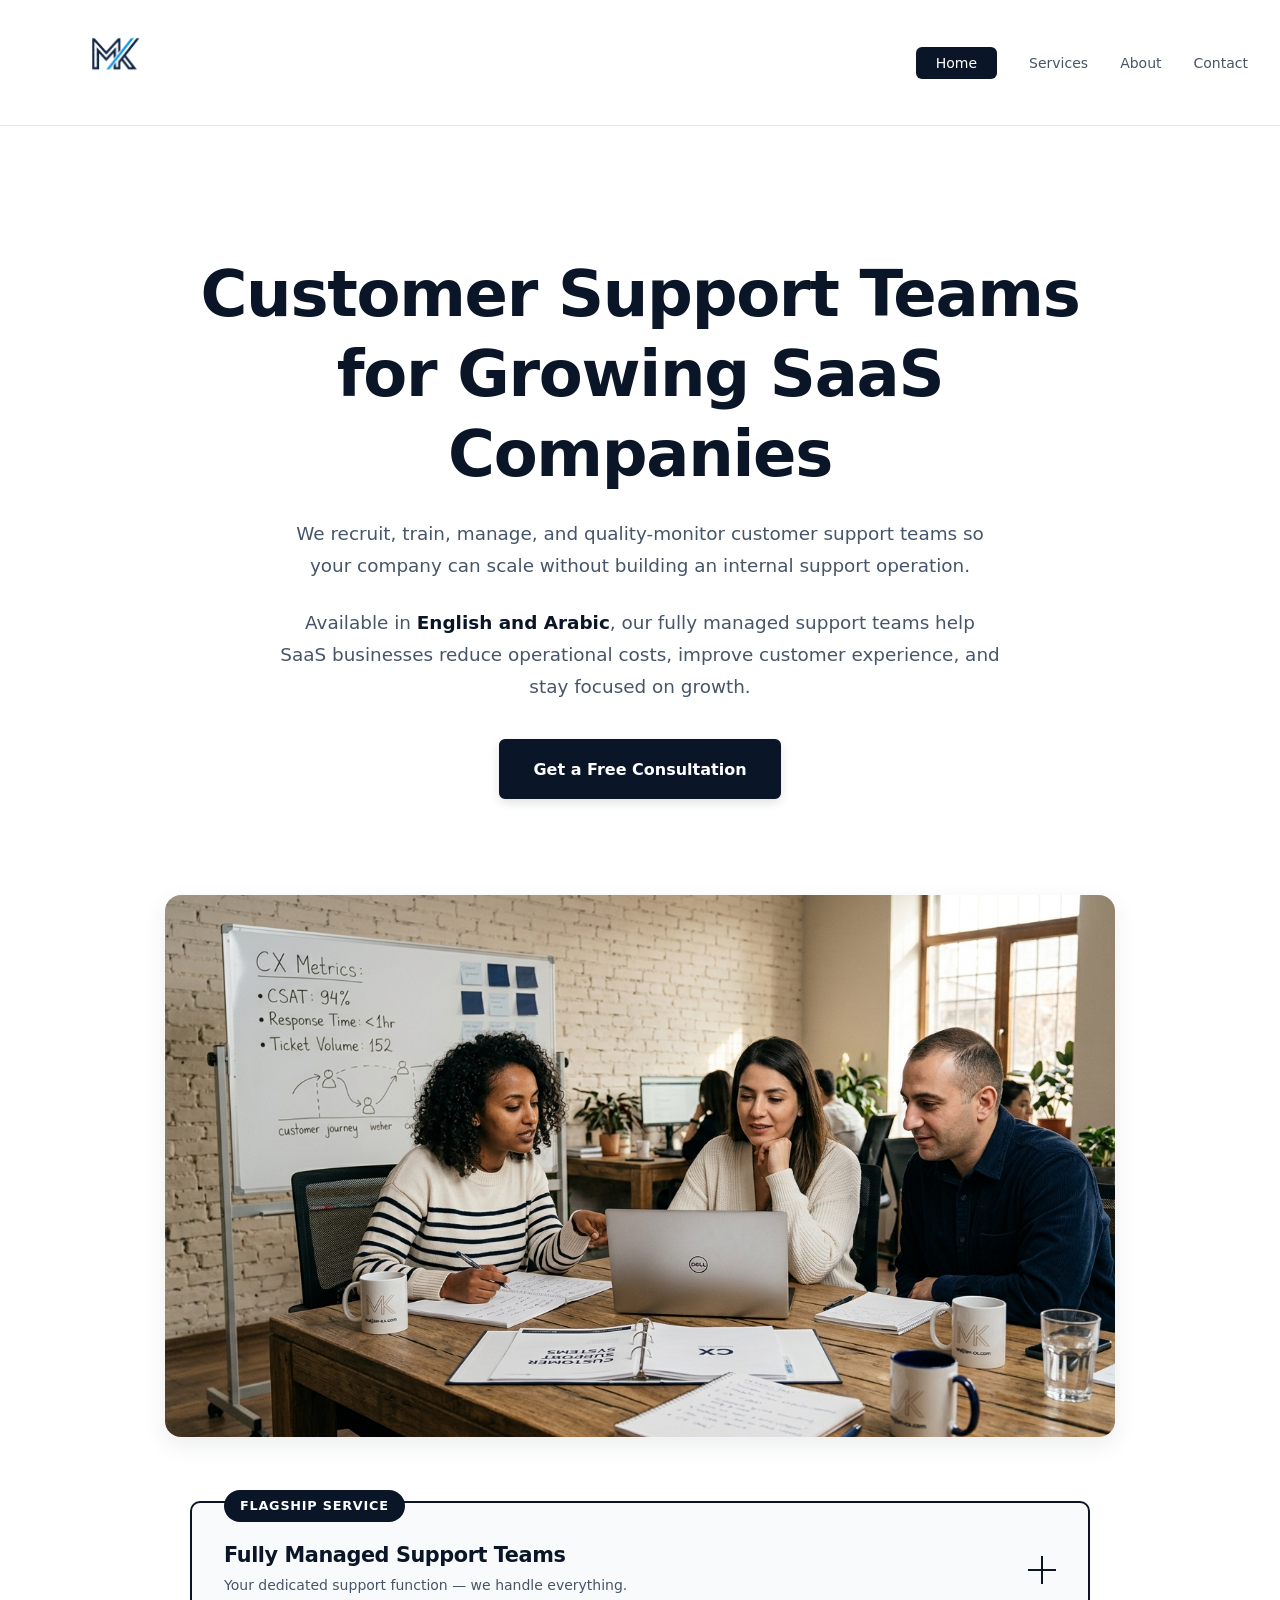
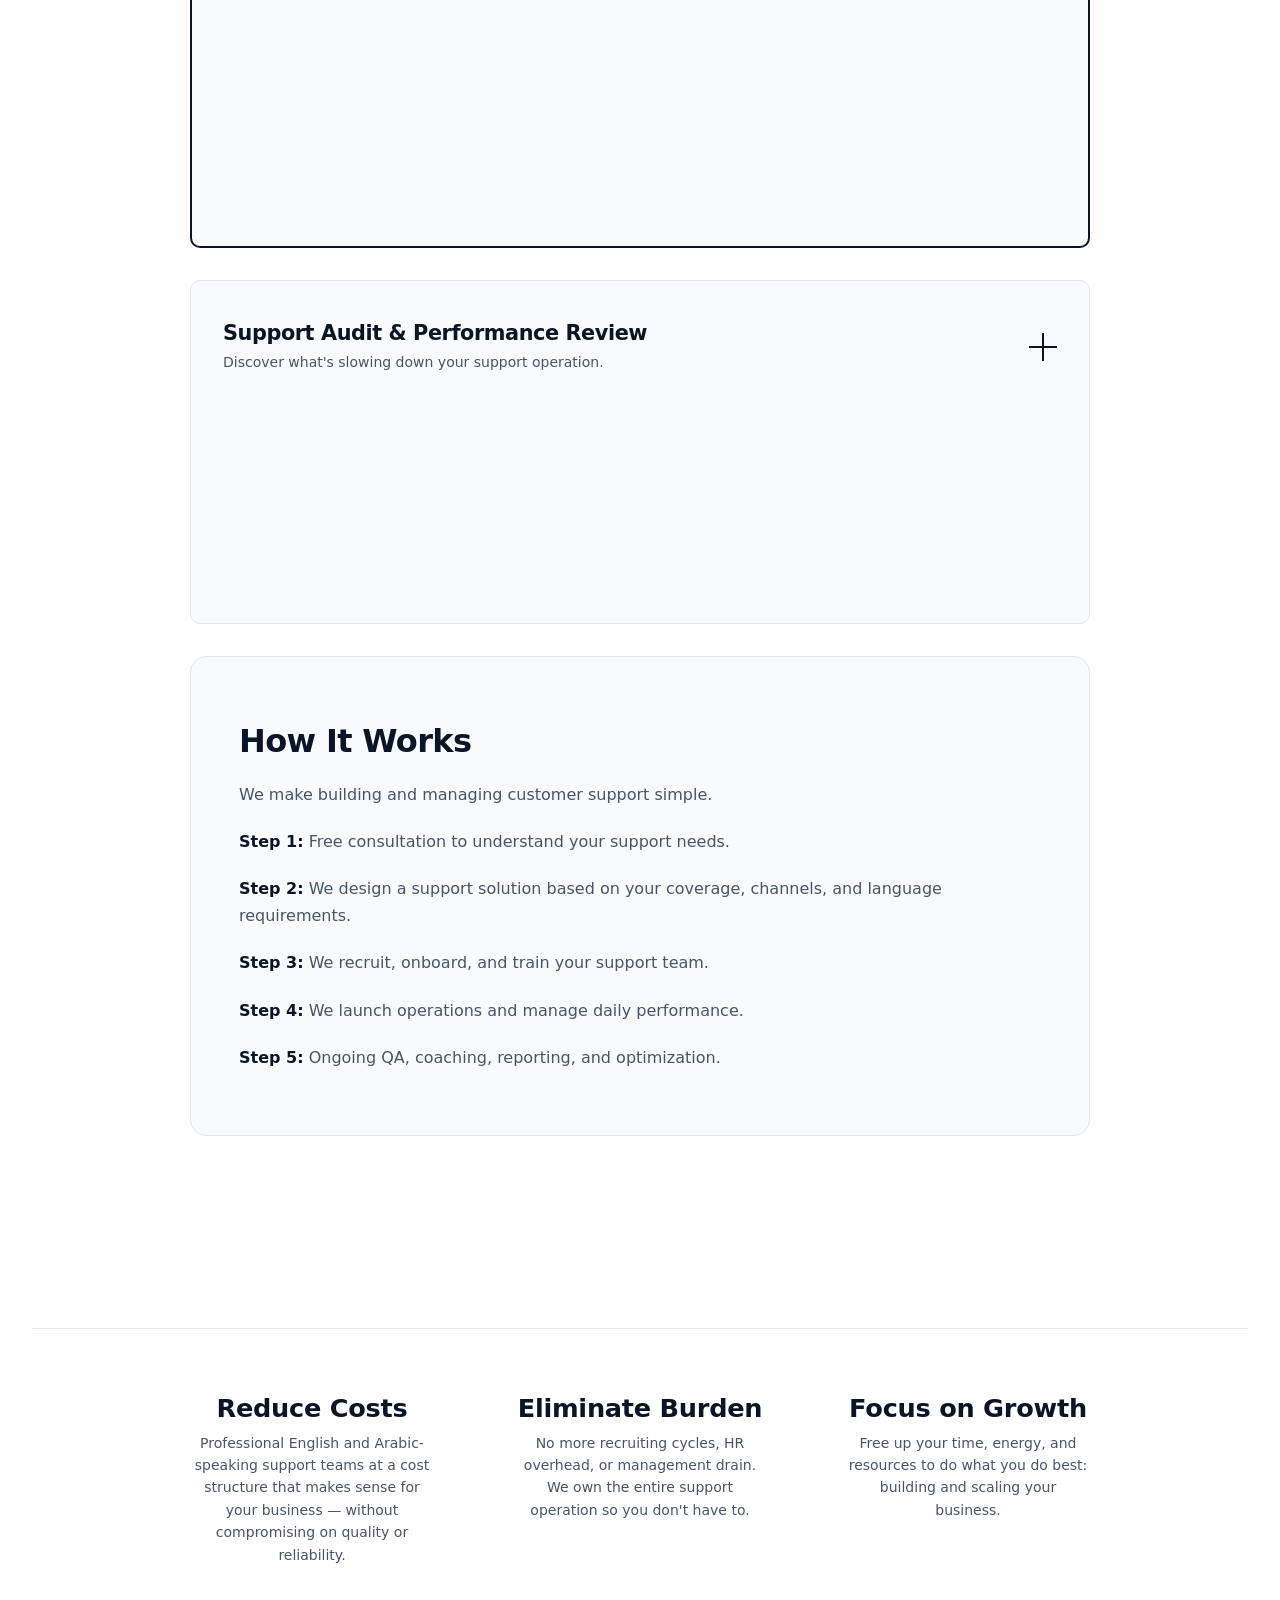
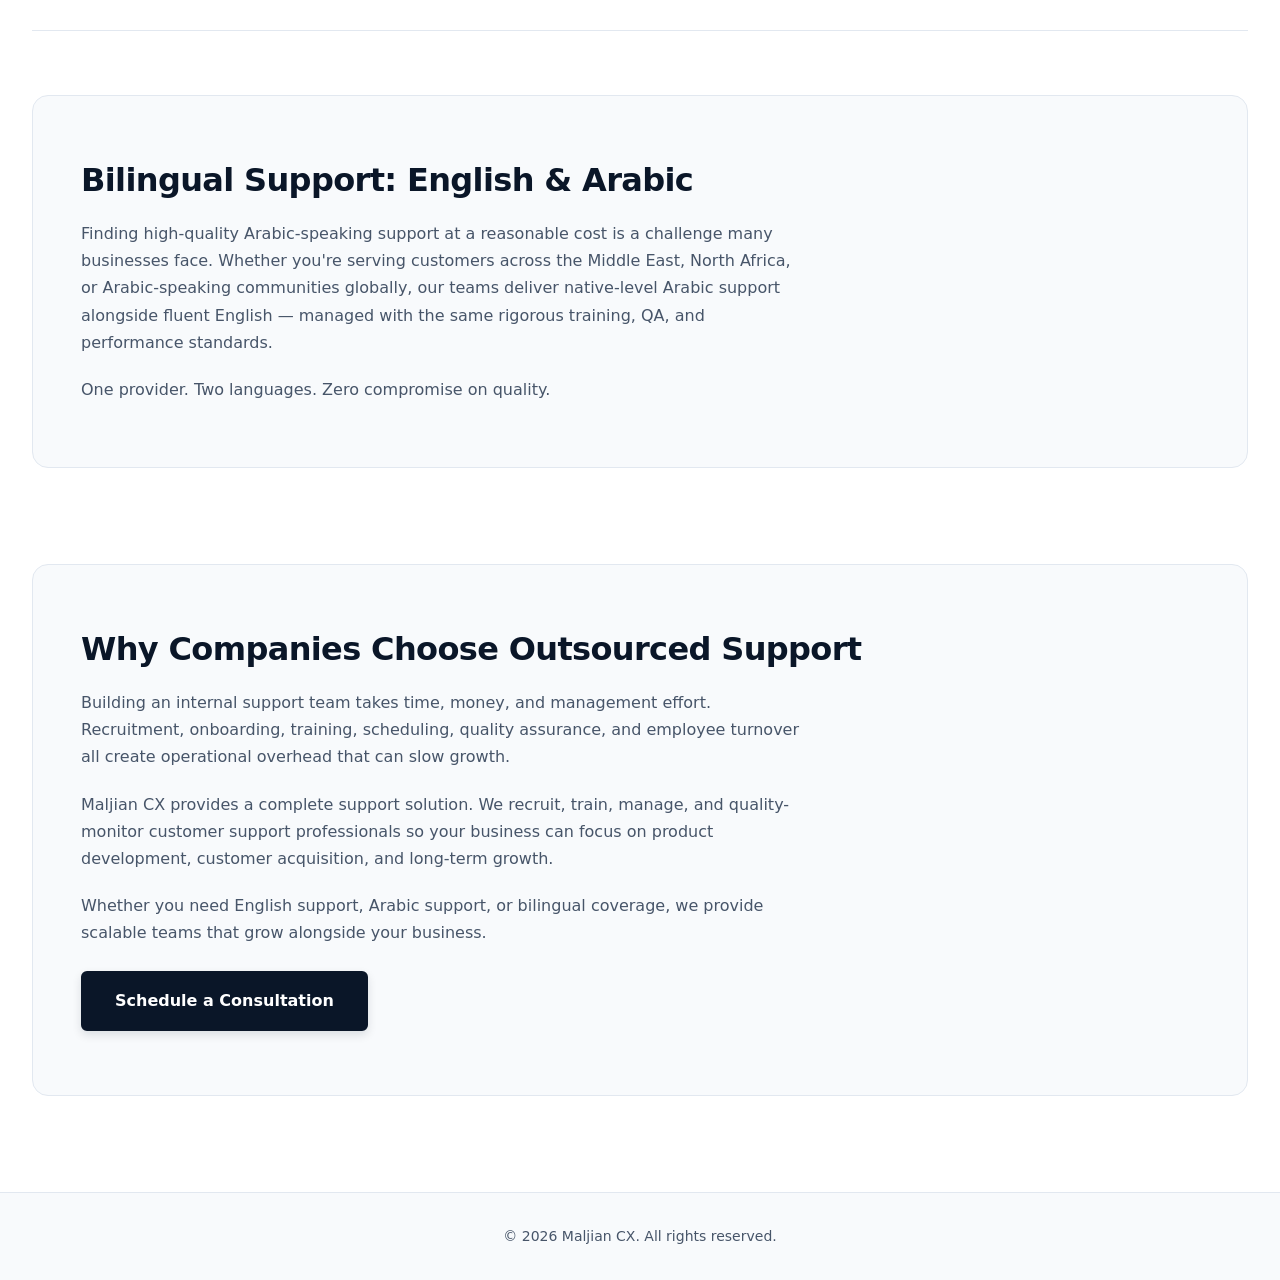
==== commit a44f7f6f: "stronger texts made the offer more clear for customer as they get into the website" ====
--- a/index.html
+++ b/index.html
@@ -38,29 +38,26 @@
         <div class="container">
 
             <!-- HERO -->
-            <section class="hero">
-                <h1 class="hero__title">
-                    You Manage Your Business.<br>We Manage Your Customer Support.
-                </h1>
-
-                <p class="hero__subtitle">
-                    Stop spending time and money on recruiting, hiring, onboarding, training, 
-                    managing, and replacing support agents. Maljian CX delivers fully managed 
-                    customer support teams — available in <strong>English and Arabic</strong> — that are 
-                    trained, quality-assured, and ready to perform. So you can focus on 
-                    growing your company.
-                </p>
-
-                <p class="hero__subtitle">
-                    Operating from Armenia, we provide professional, bilingual support 
-                    teams at a significantly lower cost than equivalent US or European hires — 
-                    without sacrificing quality.
-                </p>
-
-                <a href="contact.html" class="btn">
-                    Get a Free Consultation
-                </a>
-            </section>
+<section class="hero">
+    <h1 class="hero__title">
+        Customer Support Teams for Growing SaaS Companies
+    </h1>
+
+    <p class="hero__subtitle">
+        We recruit, train, manage, and quality-monitor customer support teams so your
+        company can scale without building an internal support operation.
+    </p>
+
+    <p class="hero__subtitle">
+        Available in <strong>English and Arabic</strong>, our fully managed support teams
+        help SaaS businesses reduce operational costs, improve customer experience,
+        and stay focused on growth.
+    </p>
+
+    <a href="contact.html" class="btn">
+        Get a Free Consultation
+    </a>
+</section>
 
             <!-- HERO IMAGE -->
             <section class="hero__image-wrapper">
@@ -105,28 +102,66 @@
         </div>
     </div>
 
-    <div class="card card--expandable">
-        <button class="card__trigger" aria-expanded="false">
-            <span class="card__trigger-text">
-                <h3 class="card__title">
-                    Support Audit & Training
-                </h3>
-                <p class="card__subtitle">
-                    Already have a team? We find what's holding it back.
-                </p>
-            </span>
-            <span class="card__icon" aria-hidden="true"></span>
-        </button>
-        <div class="card__body">
-            <p class="card__text">
-                Already have a support team but not seeing the results you need? We 
-                analyze your current operations, review performance metrics, identify 
-                weaknesses, and build a tailored improvement plan. From onboarding 
-                gaps to workflow bottlenecks, we pinpoint exactly what's holding your 
-                team back and how to fix it.
+   <div class="card card--expandable">
+    <button class="card__trigger" aria-expanded="false">
+        <span class="card__trigger-text">
+            <h3 class="card__title">
+                Support Audit & Performance Review
+            </h3>
+            <p class="card__subtitle">
+                Discover what's slowing down your support operation.
             </p>
-        </div>
+        </span>
+        <span class="card__icon" aria-hidden="true"></span>
+    </button>
+    <div class="card__body">
+        <p class="card__text">
+            If you already have a support team, we evaluate your operation from top to
+            bottom. We review workflows, ticket quality, response times, training
+            processes, and customer experience standards to identify opportunities for
+            improvement.
+        </p>
+
+        <ul class="card__list">
+            <li>Support workflow review</li>
+            <li>Quality assurance assessment</li>
+            <li>Training gap analysis</li>
+            <li>Performance improvement recommendations</li>
+            <li>Actionable optimization roadmap</li>
+        </ul>
     </div>
+</div>
+<!-- HOW IT WORKS -->
+<section class="callout">
+    <h2 class="callout__title">
+        How It Works
+    </h2>
+
+    <p class="callout__text">
+        We make building and managing customer support simple.
+    </p>
+
+    <p class="callout__text">
+        <strong>Step 1:</strong> Free consultation to understand your support needs.
+    </p>
+
+    <p class="callout__text">
+        <strong>Step 2:</strong> We design a support solution based on your coverage,
+        channels, and language requirements.
+    </p>
+
+    <p class="callout__text">
+        <strong>Step 3:</strong> We recruit, onboard, and train your support team.
+    </p>
+
+    <p class="callout__text">
+        <strong>Step 4:</strong> We launch operations and manage daily performance.
+    </p>
+
+    <p class="callout__text">
+        <strong>Step 5:</strong> Ongoing QA, coaching, reporting, and optimization.
+    </p>
+</section>
 
 </section>
 
@@ -179,32 +214,31 @@
 
             <!-- PROBLEM / SOLUTION CALLOUT -->
             <section class="callout">
-                <h2 class="callout__title">
-                    The Real Cost of Managing Support In-House
-                </h2>
-
-                <p class="callout__text">
-                    Hiring support staff is just the beginning. Then comes onboarding, 
-                    training, scheduling, quality monitoring, performance reviews, 
-                    attrition, and rehiring. Add the complexity of recruiting for 
-                    bilingual roles, and the burden multiplies. Every hour you spend 
-                    managing support is an hour you're not spending on product 
-                    development, sales, strategy, or growth.
-                </p>
-
-                <p class="callout__text">
-                    Maljian CX eliminates that trade-off. We built our model to give 
-                    businesses a fully operational support function that performs from 
-                    day one — backed by structured training, consistent QA, and 
-                    professional management. English, Arabic, or both. All at a cost 
-                    that makes financial sense.
-                </p>
-
-                <a href="contact.html" class="btn" style="margin-top: 1.5rem;">
-                    Learn How It Works
-                </a>
-            </section>
-
+    <h2 class="callout__title">
+        Why Companies Choose Outsourced Support
+    </h2>
+
+    <p class="callout__text">
+        Building an internal support team takes time, money, and management effort.
+        Recruitment, onboarding, training, scheduling, quality assurance, and
+        employee turnover all create operational overhead that can slow growth.
+    </p>
+
+    <p class="callout__text">
+        Maljian CX provides a complete support solution. We recruit, train, manage,
+        and quality-monitor customer support professionals so your business can focus
+        on product development, customer acquisition, and long-term growth.
+    </p>
+
+    <p class="callout__text">
+        Whether you need English support, Arabic support, or bilingual coverage, we
+        provide scalable teams that grow alongside your business.
+    </p>
+
+    <a href="contact.html" class="btn" style="margin-top: 1.5rem;">
+        Schedule a Consultation
+    </a>
+</section>
         </div>
     </main>
 
